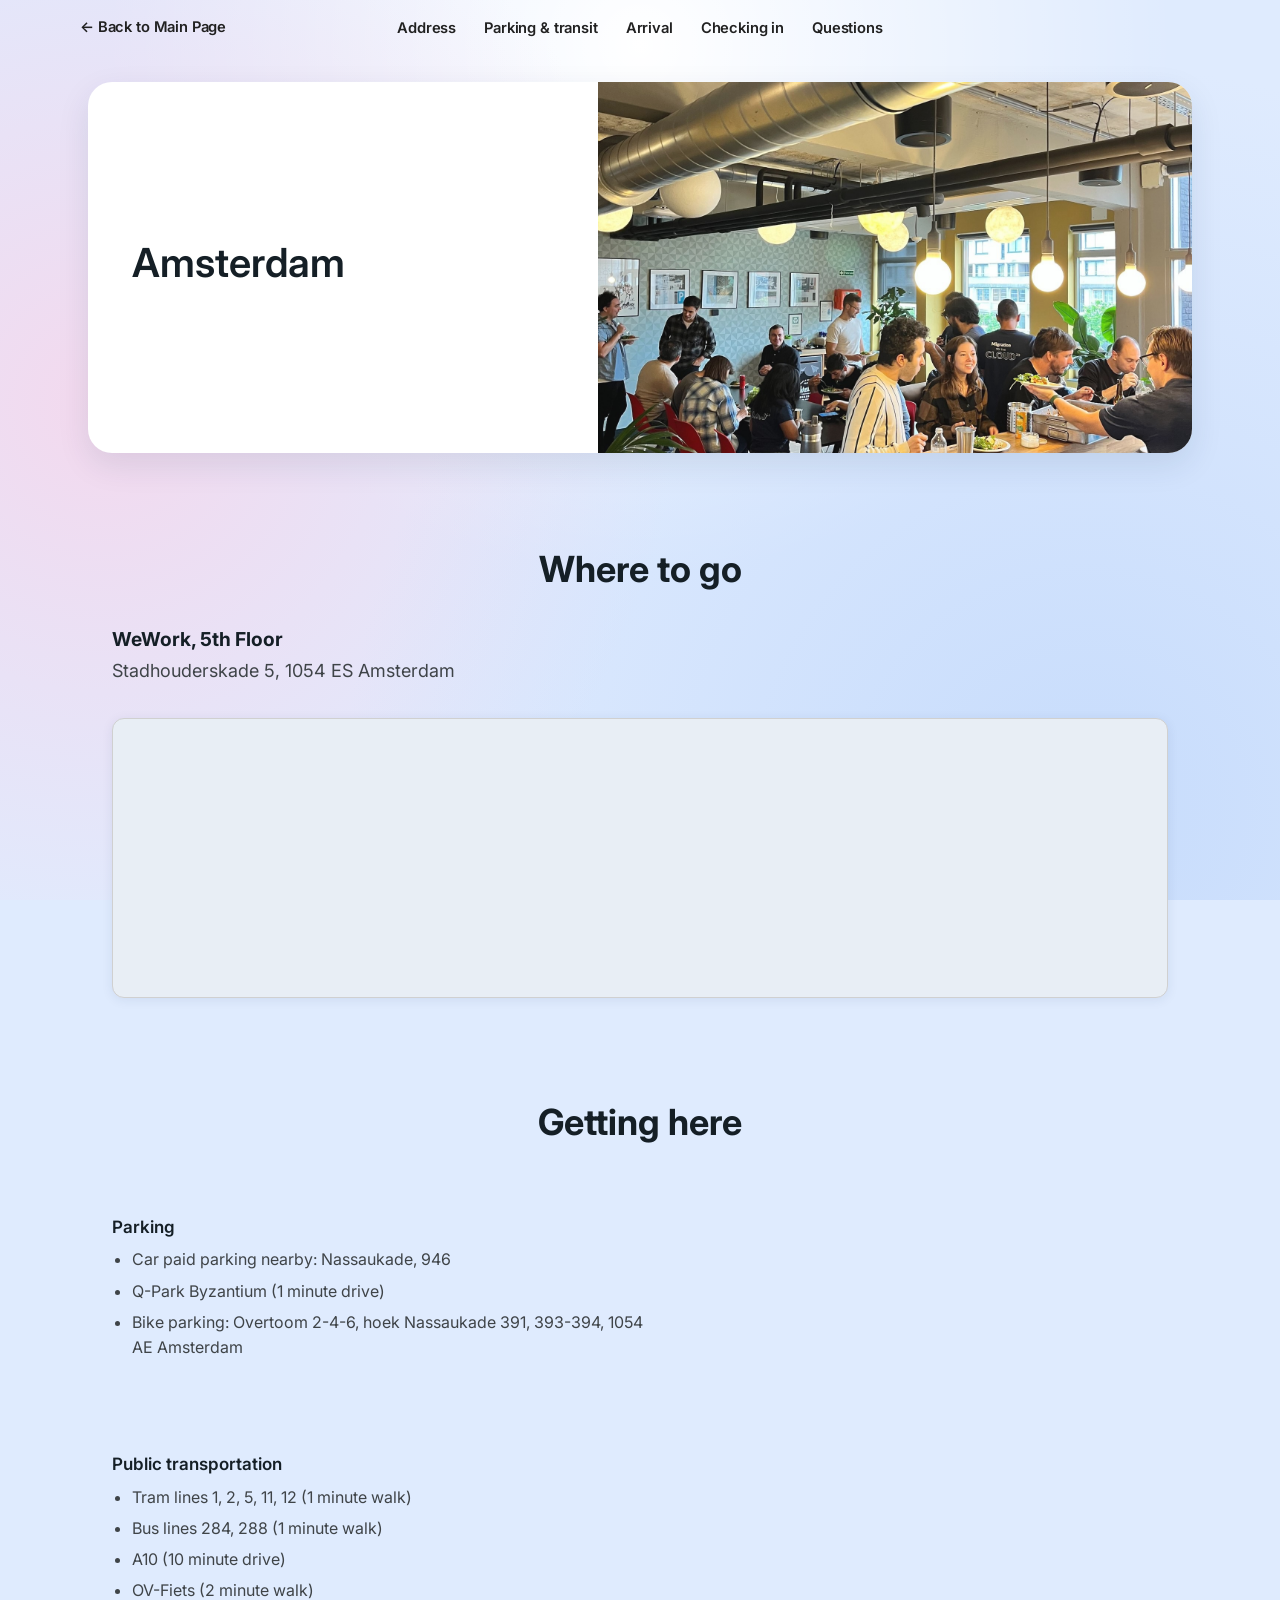
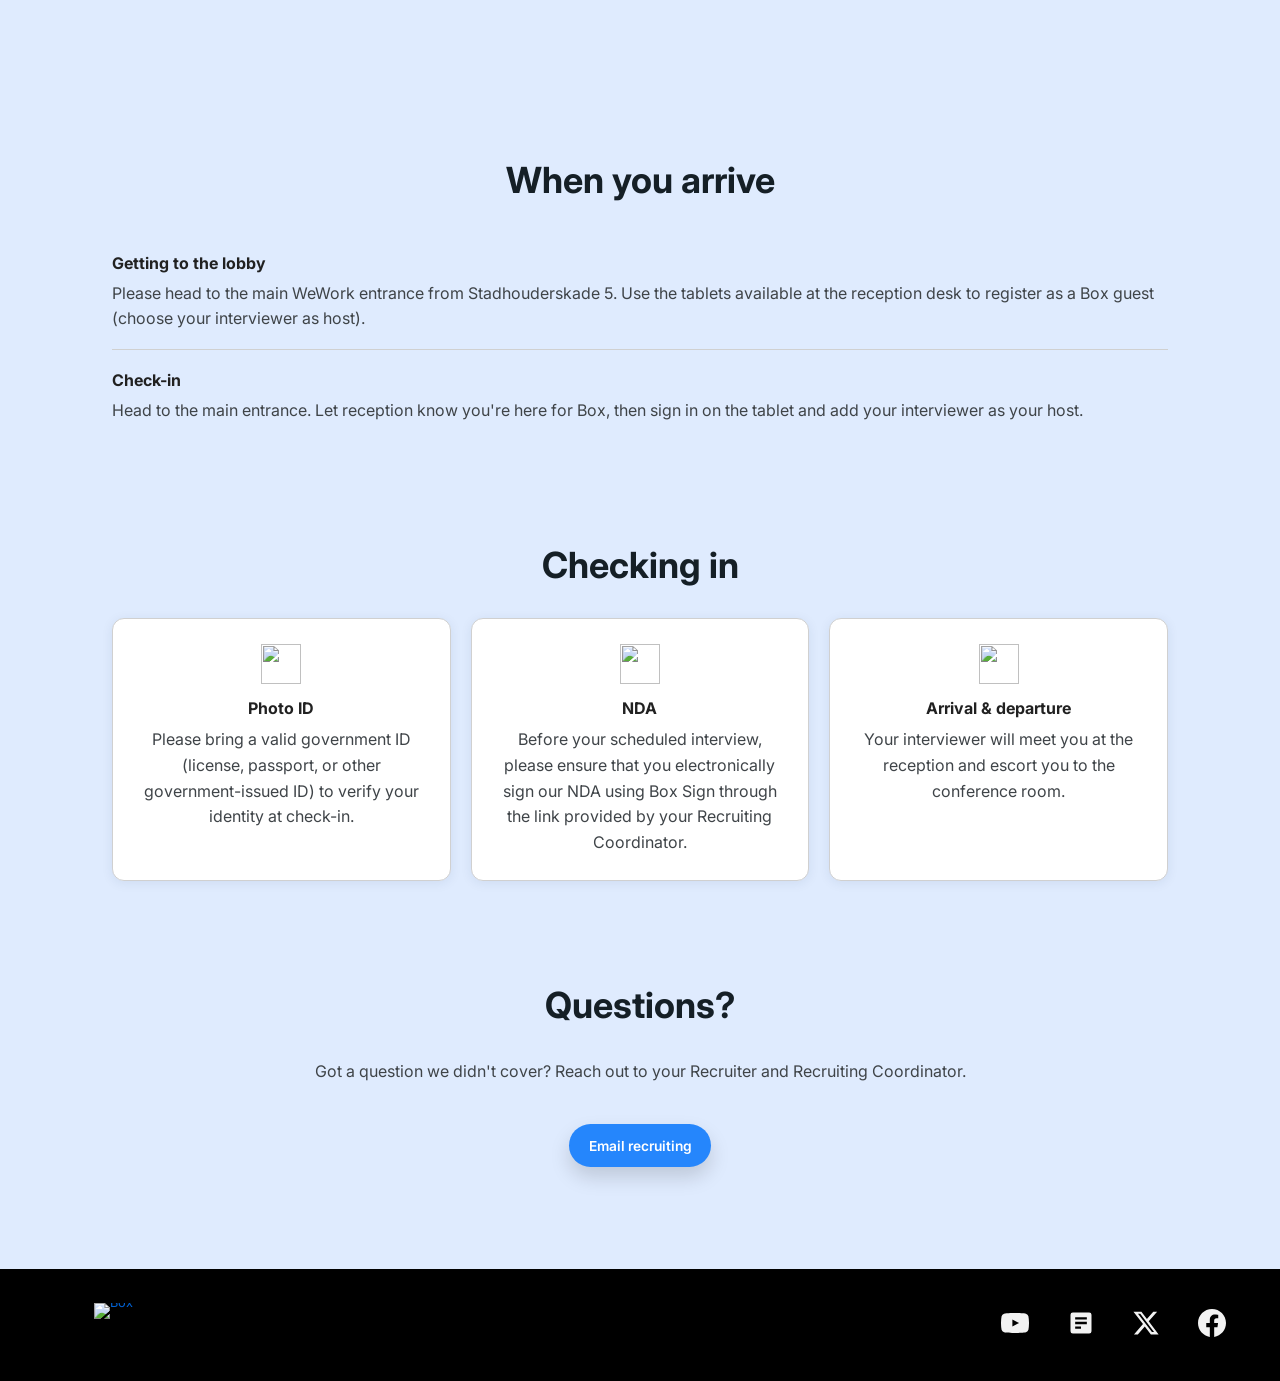
==== interview-prep-guide/locations/amsterdam.html @ 44708b68 "Amsterdam: remove Open in Google Maps link, keep the embedded map Co-Authored-By: Claude Sonnet 5 <n" ====
<!DOCTYPE html>
<html lang="en">
<head>
  <meta charset="UTF-8" />
  <meta name="viewport" content="width=device-width, initial-scale=1.0" />
  <meta name="robots" content="noindex, nofollow" />
  <title>Amsterdam — Interview Day Guide</title>
  <link rel="stylesheet" href="../css/site.css" />
</head>
<body class="page-location page-amsterdam">

  <nav class="page-nav page-nav--location" aria-label="Location sections">
    <div class="page-nav-inner">
      <a class="back-link page-nav-back" href="../index.html">← Back to Main Page</a>
      <div class="page-nav-links">
      <a href="#address">Address</a>
      <a href="#transit">Parking & transit</a>
      <a href="#arrival">Arrival</a>
      <a href="#registration">Checking in</a>
      <a href="#contact">Questions</a>
      </div>
    </div>
  </nav>

  <header class="hero hero-single hero-xl">
    <div class="hero-inner">
      <div class="hero-text">
        <h1>Amsterdam</h1>
        <p class="lead"></p>
      </div>
      <div class="hero-graphic">
        <div class="hero-photo"><img src="../images/amsterdam/lunch.jpg" alt="Box Amsterdam employees having lunch together in the office kitchen" /></div>
      </div>
    </div>
  </header>

  <main>

    <section id="address" style="color: #212121">
      <h2>Where to go</h2>
      <div class="address-layout">
        <div class="address-card">
          <p class="address-line">
            <strong>WeWork, 5th Floor</strong><br>Stadhouderskade 5, 1054 ES Amsterdam
          </p>

        </div>
        <div class="address-map">
          <iframe
            title="Map to Amsterdam"
            src="https://maps.google.com/maps?q=Stadhouderskade+5+Amsterdam&amp;hl=en&amp;z=16&amp;output=embed"
            loading="lazy"
            referrerpolicy="no-referrer-when-downgrade"
            allowfullscreen
          ></iframe>
        </div>
      </div>
    </section>

    <section id="transit" style="color: #212121">
      <h2>Getting here</h2>
      <div class="steps">
        <div class="step step--text-only">
          <div>
            <div class="step-title">
              <h3>Parking</h3>
            </div>
            <div class="step-body">
              <ul><li>Car paid parking nearby: Nassaukade, 946</li><li>Q-Park Byzantium (1 minute drive)</li><li>Bike parking: Overtoom 2-4-6, hoek Nassaukade 391, 393-394, 1054 AE Amsterdam</li></ul>
            </div>
          </div>
          
        </div>
        <div class="step step--text-only">
          <div>
            <div class="step-title">
              <h3>Public transportation</h3>
            </div>
            <div class="step-body">
              <ul><li>Tram lines 1, 2, 5, 11, 12 (1 minute walk)</li><li>Bus lines 284, 288 (1 minute walk)</li><li>A10 (10 minute drive)</li><li>OV-Fiets (2 minute walk)</li></ul>
            </div>
          </div>
          
        </div>
      </div>
    </section>

    <section id="arrival" style="color: #212121">
      <h2>When you arrive</h2>
        <div class="info-block no-icon">
          
          <div>
            <h3>Getting to the lobby</h3>
            <p>Please head to the main WeWork entrance from Stadhouderskade 5. Use the tablets available at the reception desk to register as a Box guest (choose your interviewer as host).</p>
          </div>
        </div>
        <div class="info-block no-icon">
          
          <div>
            <h3>Check-in</h3>
            <p>Head to the main entrance. Let reception know you're here for Box, then sign in on the tablet and add your interviewer as your host.</p>
          </div>
        </div>
    </section>

    <section id="registration" style="color: #212121">
      <h2>Checking in</h2>
      <div class="tips-grid">
        <div class="card tip-card">
          <span class="tip-card-icon" aria-hidden="true"><img src="../images/redwood-city/icons/id-badge.png" alt="" /></span>
          <h3>Photo ID</h3>
          <div class="tip-body">Please bring a valid government ID (license, passport, or other government-issued ID) to verify your identity at check-in.</div>
        </div>
        <div class="card tip-card">
          <span class="tip-card-icon" aria-hidden="true"><img src="../images/redwood-city/icons/file-pencil.png" alt="" /></span>
          <h3>NDA</h3>
          <div class="tip-body">Before your scheduled interview, please ensure that you electronically sign our NDA using Box Sign through the link provided by your Recruiting Coordinator.</div>
        </div>
        <div class="card tip-card">
          <span class="tip-card-icon" aria-hidden="true"><img src="../images/redwood-city/icons/strategy.png" alt="" /></span>
          <h3>Arrival &amp; departure</h3>
          <div class="tip-body">Your interviewer will meet you at the reception and escort you to the conference room.</div>
        </div>
      </div>
    </section>

    <section id="contact" style="color: #212121">
      <h2>Questions?</h2>
      <p class="section-intro">
        Got a question we didn't cover? Reach out to your Recruiter and Recruiting Coordinator.
      </p>
      <a class="btn" href="mailto:rc@box.com">Email recruiting</a>
    </section>
  </main>

  <footer class="site-footer">
    <div class="site-footer-inner">
      <a class="site-footer-logo" href="https://www.box.com/" target="_blank" rel="noopener noreferrer">
        <img src="../images/footer/box-logo-white.svg" alt="Box" height="40" />
      </a>
      <ul class="site-footer-socials" aria-label="Follow Box">
        <li>
          <a href="https://www.youtube.com/user/box" target="_blank" rel="noopener noreferrer" aria-label="YouTube">
            <svg xmlns="http://www.w3.org/2000/svg" viewBox="0 0 24 24" fill="currentColor" aria-hidden="true"><path d="M23.5 6.2a3 3 0 0 0-2.1-2.1C19.5 3.5 12 3.5 12 3.5s-7.5 0-9.4.6A3 3 0 0 0 .5 6.2 31.5 31.5 0 0 0 0 12a31.5 31.5 0 0 0 .5 5.8 3 3 0 0 0 2.1 2.1c1.9.6 9.4.6 9.4.6s7.5 0 9.4-.6a3 3 0 0 0 2.1-2.1A31.5 31.5 0 0 0 24 12a31.5 31.5 0 0 0-.5-5.8zM9.75 15.02V8.98L15.5 12l-5.75 3.02z"/></svg>
          </a>
        </li>
        <li>
          <a href="https://blog.box.com/" target="_blank" rel="noopener noreferrer" aria-label="Box Blog">
            <svg xmlns="http://www.w3.org/2000/svg" viewBox="0 0 24 24" fill="currentColor" aria-hidden="true"><path d="M19 3H5a2 2 0 0 0-2 2v14a2 2 0 0 0 2 2h14a2 2 0 0 0 2-2V5a2 2 0 0 0-2-2zm-7 14H7v-2h5v2zm5-4H7v-2h10v2zm0-4H7V7h10v2z"/></svg>
          </a>
        </li>
        <li>
          <a href="https://twitter.com/BoxHQ" target="_blank" rel="noopener noreferrer" aria-label="X (Twitter)">
            <svg xmlns="http://www.w3.org/2000/svg" viewBox="0 0 24 24" fill="currentColor" aria-hidden="true"><path d="M18.244 2.25h3.308l-7.227 8.26 8.502 11.24H16.17l-5.214-6.817L4.99 21.75H1.68l7.73-8.835L1.254 2.25H8.08l4.713 6.231zm-1.161 17.52h1.833L7.084 4.126H5.117z"/></svg>
          </a>
        </li>
        <li>
          <a href="https://www.facebook.com/box" target="_blank" rel="noopener noreferrer" aria-label="Facebook">
            <svg xmlns="http://www.w3.org/2000/svg" viewBox="0 0 24 24" fill="currentColor" aria-hidden="true"><path d="M24 12.073c0-6.627-5.373-12-12-12s-12 5.373-12 12c0 5.99 4.388 10.954 10.125 11.854v-8.385H7.078v-3.47h3.047V9.43c0-3.007 1.792-4.669 4.533-4.669 1.312 0 2.686.235 2.686.235v2.953H15.83c-1.491 0-1.956.925-1.956 1.874v2.25h3.328l-.532 3.47h-2.796v8.385C19.612 23.027 24 18.062 24 12.073z"/></svg>
          </a>
        </li>
      </ul>
    </div>
  </footer>

  <script src="../js/nav-scroll.js" defer></script>
</body>
</html>
---- interview-prep-guide/css/site.css ----
/* ── Interview Prep Site — Box email branding ── */
@import url('https://fonts.googleapis.com/css2?family=Inter:ital,opsz,wght@0,14..32,100..900;1,14..32,100..900&display=swap');

:root {
  /* Primary blues (from branding deck) */
  --brand-primary: #0061D3;
  --brand-navy: #113053;
  --brand-slate: #4B6E98;
  --brand-blue-mid: #3F628A;
  --brand-blue-light: #91C2FD;
  --brand-blue-pale: #F0F7FF;

  /* Accent palette */
  --accent-cyan: #00AFF0;
  --accent-green: #24C17F;
  --accent-gold: #F4B219;
  --accent-coral: #EC3657;
  --accent-purple: #9F3DEC;
  --accent-magenta: #FC56FF;
  --accent-peach: #EBAF83;

  /* Neutrals */
  --bg: #FFFFFF;
  --card: #FFFFFF;
  --text: #191919;
  --muted: #3F4448;
  --body-text: #3F4448;
  --border: #D0D0D0;

  /* Semantic tints */
  --success-bg: #E8FAF3;
  --success-border: #24C17F;
  --success-text: #0D5C3E;
  --warn-bg: #FFF8E8;
  --warn-border: #F4B219;
  --warn-text: #6B4E0A;

  --radius: 12px;
  --shadow: 0 2px 12px rgba(17, 48, 83, 0.08);
  --max-width: 1000px;
  --side-media-height: 280px;
}

* { box-sizing: border-box; margin: 0; padding: 0; }

body {
  font-family: 'Inter', -apple-system, BlinkMacSystemFont, sans-serif;
  font-optical-sizing: auto;
  font-weight: 400;
  font-size: 16px;
  background:
    radial-gradient(circle at 85% 90%, #C7DCFC 0%, transparent 55%),
    radial-gradient(circle at 8% 45%, #F3D9EE 0%, transparent 45%),
    radial-gradient(circle at 50% 5%, #FFFFFF 0%, transparent 50%),
    #DFEBFE;
  background-attachment: fixed;
  color: var(--text);
  line-height: 1.6;
}

h1, h2, h3, .section-label, .site-bar .logo, .btn {
  font-weight: 600;
}

a { color: var(--brand-primary); text-decoration: none; }
a:hover { color: var(--brand-navy); }

/* ── Top bar ── */
.site-bar {
  background: transparent;
  border-bottom: 1px solid var(--border);
  padding: 0.65rem 1.5rem;
  font-size: 0.85rem;
}

.site-bar-inner {
  max-width: var(--max-width);
  margin: 0 auto;
  display: flex;
  justify-content: space-between;
  align-items: center;
  gap: 1rem;
}

.site-bar .logo { color: var(--text); }
.site-bar .logo span { color: var(--brand-primary); }

.back-link {
  font-weight: 600;
  display: inline-flex;
  align-items: center;
  gap: 0.35rem;
}

/* ── Hero ── */
.hero {
  background: linear-gradient(135deg, var(--brand-navy) 0%, var(--brand-slate) 45%, var(--brand-primary) 100%);
  color: #fff;
  padding: 3rem 1.5rem;
  position: relative;
  overflow: hidden;
}

/* Decorative color orbs */
.hero::before,
.hero::after {
  content: "";
  position: absolute;
  border-radius: 50%;
  filter: blur(60px);
  opacity: 0.35;
  pointer-events: none;
}

.hero::before {
  width: 280px;
  height: 280px;
  background: var(--accent-magenta);
  top: -80px;
  right: 10%;
}

.hero::after {
  width: 220px;
  height: 220px;
  background: var(--accent-cyan);
  bottom: -60px;
  left: 5%;
}

.hero-inner {
  max-width: var(--max-width);
  margin: 0 auto;
  display: grid;
  grid-template-columns: 1fr 1fr;
  gap: 2rem;
  align-items: center;
  position: relative;
  z-index: 1;
}

.hero.hero-single {
  background: transparent;
  color: var(--muted);
  max-width: var(--max-width);
  margin: 1.5rem auto 3rem;
  padding: 0 1.5rem;
  overflow: visible;
}

.hero.hero-single::before,
.hero.hero-single::after { display: none; }

.hero.hero-single .hero-inner {
  background: #fff;
  border-radius: 24px;
  box-shadow: 0 12px 32px rgba(17, 48, 83, 0.1);
  padding: 2.75rem 3rem;
  grid-template-columns: 0.85fr 1.15fr;
  gap: 2.5rem;
}

.hero.hero-single .hero-text h1 {
  font-size: 48px;
  font-weight: 700;
  line-height: 1.1;
  color: #151F26;
  margin-bottom: 0.6rem;
}

.hero.hero-single .lead {
  font-size: 16px;
  font-weight: 400;
  opacity: 1;
  color: var(--muted);
  max-width: 26rem;
}

.hero.hero-single .hero-photo {
  width: 100%;
  border-radius: 16px;
  aspect-ratio: 4 / 3;
  overflow: hidden;
}

.hero.hero-single .hero-photo:not(.photo-placeholder) {
  background: none;
  border: none;
  padding: 0;
  font-size: 0;
}

.hero.hero-single .hero-photo img {
  width: 100%;
  height: 100%;
  object-fit: cover;
  display: block;
}

/* Fixed-size hero card variant (exact px dimensions, photo fills its cell) */
.hero.hero-single.hero-xl {
  max-width: calc(1080px + 3rem);
}

.hero.hero-single.hero-xl .hero-inner {
  max-width: none;
  width: 100%;
  height: 371.2px;
  align-items: stretch;
  padding: 0;
  gap: 0;
  grid-template-columns: 0.9fr 1.1fr;
}

.hero.hero-single.hero-xl .hero-text {
  display: flex;
  flex-direction: column;
  justify-content: center;
  padding: 0 2.75rem;
}

.hero.hero-single.hero-xl .hero-text h1 {
  font-size: 40px;
  font-weight: 600;
}

.hero.hero-single.hero-xl .hero-graphic {
  display: block;
  height: 100%;
  padding: 0;
  overflow: hidden;
  border-radius: 0 24px 24px 0;
}

.hero.hero-single.hero-xl .hero-photo {
  width: 100%;
  height: 100%;
  max-width: none;
  max-height: none;
  aspect-ratio: auto;
  border-radius: 0;
}

@media (max-width: 720px) {
  .hero.hero-single.hero-xl .hero-inner { height: auto; align-items: normal; padding: 2rem; gap: 1.5rem; grid-template-columns: 1fr; }
  .hero.hero-single.hero-xl .hero-text { display: block; padding: 0; }
  .hero.hero-single.hero-xl .hero-graphic { border-radius: 0; }
  .hero.hero-single.hero-xl .hero-photo { aspect-ratio: 4 / 3; height: auto; border-radius: 16px; }
}

.hero-text .eyebrow {
  font-size: 0.78rem;
  font-weight: 600;
  letter-spacing: 0.1em;
  text-transform: uppercase;
  color: var(--accent-cyan);
  margin-bottom: 0.5rem;
}

.hero-text h1 {
  font-size: 64px;
  font-weight: 600;
  line-height: 1.1;
  margin-bottom: 0.85rem;
}

.hero-text .lead {
  font-size: 16px;
  opacity: 0.94;
  max-width: 32rem;
}

.hero-graphic {
  display: flex;
  align-items: center;
  justify-content: center;
}

.hero-graphic svg { width: 100%; max-width: 320px; height: auto; }

.hero-photo {
  border-radius: var(--radius);
  overflow: hidden;
  aspect-ratio: 16/10;
  background: rgba(255, 255, 255, 0.1);
  border: 1px solid rgba(255, 255, 255, 0.25);
  display: flex;
  align-items: center;
  justify-content: center;
  font-size: 0.9rem;
  opacity: 0.95;
}

/* ── Centered hero (main hub) ── */
.hero.hero-centered {
  background: transparent;
  color: var(--text);
  padding: 2.5rem 1.5rem 3rem;
  overflow: visible;
}

.hero.hero-centered::before,
.hero.hero-centered::after { display: none; }

.hero-centered .hero-inner {
  display: flex;
  flex-direction: column;
  align-items: center;
  text-align: center;
  gap: 1.5rem;
  max-width: 40rem;
}

.gradient-title {
  width: fit-content;
  max-width: 100%;
  margin: 0 auto;
  font-size: 64px;
  font-weight: 600;
  line-height: 1.3;
  padding-bottom: 0.1em;
  background: linear-gradient(90deg, #D2A24A 0%, #D67A93 25%, #B15FDB 50%, #6C6FE8 75%, #4FAEEB 100%);
  -webkit-background-clip: text;
  background-clip: text;
  color: transparent;
}

.hero-centered .lead {
  font-size: 1.25rem;
  color: var(--body-text);
  max-width: 40rem;
  text-wrap: balance;
}

.hero-image {
  width: 100%;
  max-width: 56rem;
  aspect-ratio: 16 / 9;
  margin-top: 0.5rem;
}

.video-embed {
  position: relative;
  border-radius: 16px;
  overflow: hidden;
  background: #000;
  box-shadow: var(--shadow);
}

.video-embed iframe {
  position: absolute;
  inset: 0;
  width: 100%;
  height: 100%;
  border: 0;
}

/* ── Nav ── */
:root {
  --nav-bg-opacity: 1;
  --nav-blur: 8px;
  --nav-gap: 1.75rem;
  --nav-font-size: 0.92rem;
  --nav-font-weight: 600;
  --nav-letter-spacing: -0.01em;
  --nav-padding-y: 1.05rem;
  --nav-text-color: #212121;
  --nav-hover-color: #0061D3;
  --nav-underline-height: 2px;
  --nav-underline-color: #0061D3;
  --nav-border-color: #D0D0D0;
}

.page-nav {
  position: sticky;
  top: 0;
  z-index: 100;
  background: transparent;
  border-bottom: 1px solid transparent;
  padding: 0 1.5rem;
  transition: background 0.2s ease, backdrop-filter 0.2s ease, border-color 0.2s ease;
}

.page-nav.scrolled {
  background: rgba(255, 255, 255, var(--nav-bg-opacity));
  -webkit-backdrop-filter: blur(var(--nav-blur));
  backdrop-filter: blur(var(--nav-blur));
}

.page-nav-inner {
  max-width: var(--max-width);
  margin: 0 auto;
  display: flex;
  flex-wrap: wrap;
  justify-content: center;
  gap: var(--nav-gap);
}

.page-nav a {
  position: relative;
  font-size: var(--nav-font-size);
  font-weight: var(--nav-font-weight);
  letter-spacing: var(--nav-letter-spacing);
  padding: var(--nav-padding-y) 0;
  color: var(--nav-text-color);
  transition: color 0.15s;
}

.page-nav a::after {
  content: '';
  position: absolute;
  left: 0;
  right: 0;
  bottom: 0;
  height: var(--nav-underline-height);
  background: var(--nav-underline-color);
  transform: scaleX(0);
  transform-origin: left;
  transition: transform 0.2s ease;
}

.page-nav a:hover {
  color: var(--nav-hover-color);
}

.page-nav a:hover::after {
  transform: scaleX(1);
}

.page-nav.minimal a::after {
  display: none;
}

/* Location pages — back link left, section links centered */
.page-location .page-nav-inner {
  position: relative;
  display: flex;
  align-items: center;
  justify-content: center;
  flex-wrap: wrap;
  gap: var(--nav-gap);
}

.page-location .page-nav-back {
  position: absolute;
  left: 0;
  top: 50%;
  transform: translateY(-50%);
  font-size: var(--nav-font-size);
  font-weight: var(--nav-font-weight);
  letter-spacing: var(--nav-letter-spacing);
  color: var(--nav-text-color);
  flex-shrink: 0;
  padding: var(--nav-padding-y) 0;
  z-index: 1;
  transition: color 0.15s;
}

.page-location .page-nav-links a::after,
.page-location .page-nav-back::after {
  display: none;
}

.page-location .page-nav-links {
  display: flex;
  flex-wrap: wrap;
  justify-content: center;
  align-items: center;
  gap: var(--nav-gap);
}

/* ── Main ── */
main {
  max-width: var(--max-width);
  margin: 0 auto;
  padding: 2rem 1.5rem 3rem;
}

section { margin-bottom: 6rem; scroll-margin-top: 4rem; }

.section-label {
  font-size: 0.72rem;
  font-weight: 600;
  letter-spacing: 0.08em;
  text-transform: uppercase;
  color: var(--brand-slate);
  margin-bottom: 0.3rem;
}

section h2 {
  font-size: clamp(1.75rem, 4.5vw, 2.25rem);
  font-weight: 700;
  color: #151F26;
  margin-bottom: 1.25rem;
}

.page-index section { margin-bottom: 6rem; }

.section-intro {
  color: var(--muted);
  margin-bottom: 1.25rem;
  max-width: 40rem;
}

#gettingHere .section-intro {
  max-width: none;
}


/* ── Cards & grids ── */
.card {
  background: var(--card);
  border: 1px solid var(--border);
  border-radius: var(--radius);
  padding: 1.25rem 1.4rem;
  box-shadow: var(--shadow);
}

/* ── Helpful links / Explore ── */
.links-grid {
  display: grid;
  grid-template-columns: repeat(auto-fill, minmax(260px, 1fr));
  gap: 1.25rem;
  align-items: stretch;
}

#links .resource-card {
  display: flex;
  flex-direction: column;
  justify-content: flex-start;
  align-items: center;
  text-align: center;
  height: 100%;
  color: inherit;
  text-decoration: none;
  transition: transform 0.15s ease, box-shadow 0.15s ease;
}

#links .resource-card:hover {
  transform: translateY(-2px);
  box-shadow: 0 8px 24px rgba(17, 48, 83, 0.12);
  color: inherit;
}

#links .resource-card h3 {
  color: #151F26;
}

#links .resource-card .tip-body p {
  margin-bottom: 0;
}

#links .resource-card .link-hint {
  display: none;
}

/* Legacy resource-card styles (unused on index Explore after tip-card migration) */
.resource-card {
  display: block;
  background: var(--card);
  border: 1px solid var(--border);
  border-radius: var(--radius);
  padding: 1.25rem 1.4rem;
  box-shadow: var(--shadow);
  color: var(--text);
  transition: transform 0.15s ease, box-shadow 0.15s ease;
}

.resource-card:hover {
  transform: translateY(-2px);
  box-shadow: 0 8px 24px rgba(17, 48, 83, 0.12);
}

.resource-icon {
  display: block;
  font-size: 1.5rem;
  margin-bottom: 0.6rem;
  color: var(--brand-primary);
}

.resource-icon svg,
.resource-icon img {
  height: 28px;
  width: auto;
  max-width: 100%;
  object-fit: contain;
}

.resource-icon img {
  border-radius: 6px;
}

.resource-card h3 { font-size: 0.98rem; font-weight: 600; margin-bottom: 0.3rem; color: var(--brand-navy); }
.resource-card p { font-size: 16px; color: var(--muted); margin-bottom: 0.6rem; }
.resource-card .link-hint { font-size: 0.82rem; font-weight: 600; color: #2586fc; }

/* ── About us ── */
.about-grid {
  display: grid;
  grid-template-columns: 1fr 1fr;
  gap: 2.5rem;
  align-items: center;
}

.about-grid .photo-placeholder {
  aspect-ratio: 4 / 3;
}

.about-photo {
  border-radius: 16px;
  overflow: hidden;
  aspect-ratio: 4 / 2.55;
  box-shadow: var(--shadow);
}

.about-photo img {
  display: block;
  width: 100%;
  height: 100%;
  object-fit: cover;
  object-position: center 58%;
}

.callout {
  border-radius: var(--radius);
  padding: 1.1rem 1.3rem;
  margin-bottom: 1.25rem;
  font-size: 0.93rem;
}

.callout-info {
  background: var(--brand-blue-pale);
  border: 1px solid var(--brand-blue-light);
  color: var(--brand-navy);
}

.callout-warn {
  background: var(--warn-bg);
  border-left: 4px solid var(--accent-gold);
  border-top: 1px solid var(--warn-border);
  border-right: 1px solid var(--warn-border);
  border-bottom: 1px solid var(--warn-border);
  color: var(--warn-text);
}

/* ── Prep checklist ── */
.prep-grid {
  display: grid;
  grid-template-columns: 1fr 1fr;
  gap: 2rem 3rem;
}

.prep-badge,
.step-num {
  display: flex;
  align-items: center;
  justify-content: center;
  border-radius: 50%;
  background: #151F26;
  color: #fff;
  font-weight: 700;
  line-height: 1;
  flex-shrink: 0;
  padding: 0;
}

.prep-badge {
  width: 26px;
  height: 26px;
  font-size: 0.78rem;
}

.prep-badge .badge-num,
.step-num .badge-num {
  display: block;
  transform: translate(0.06em, 0.1em);
}

.prep-step-header {
  display: flex;
  align-items: center;
  gap: 0.6rem;
  margin-bottom: 0.6rem;
}

.prep-step h3 { font-size: 1.0625rem; font-weight: 600; margin-bottom: 0; }
.prep-step-header h3 { margin-bottom: 0; }
.prep-step p, .prep-step .rich-body { font-size: 16px; color: var(--muted); }

/* ── Two-col tips ── */
.tips-grid {
  display: grid;
  grid-template-columns: repeat(auto-fill, minmax(260px, 1fr));
  gap: 1rem;
  align-items: start;
}

#registration .tips-grid,
section[id^="custom-"] .tips-grid {
  align-items: stretch;
}

.card.tip-card {
  display: flex;
  flex-direction: column;
  justify-content: flex-start;
  align-items: center;
  text-align: center;
}

#registration .card.tip-card,
section[id^="custom-"] .card.tip-card {
  height: 100%;
}

.tip-card h3 { font-size: 1rem; font-weight: 700; margin-bottom: 0.35rem; width: 100%; text-align: center; }
.tip-card p,
.tip-card .tip-body,
.tip-card .tip-body p {
  font-size: 16px;
  color: var(--muted);
  width: 100%;
  text-align: center;
}

.tip-card-note {
  margin-top: 0.5rem;
  font-size: 16px;
  color: var(--muted);
  width: 100%;
  text-align: center;
}

.tip-card-icon {
  display: flex;
  justify-content: center;
  margin-bottom: 0.75rem;
  line-height: 0;
  width: 100%;
}

.tip-card-icon img {
  width: 40px;
  height: 40px;
  object-fit: contain;
  display: block;
}

/* ── Photo placeholders ── */
.photo-placeholder {
  border-radius: 16px;
  background:
    radial-gradient(rgba(255, 255, 255, 0.35) 1px, transparent 1.5px) 0 0 / 6px 6px,
    linear-gradient(100deg, #F3D6D9 0%, #F6F0C9 45%, #0F8F82 100%);
}

.photo-placeholder--soft {
  background:
    radial-gradient(rgba(255, 255, 255, 0.6) 1px, transparent 1.5px) 0 0 / 5px 5px,
    linear-gradient(135deg, #F7D9E4 0%, #FBF3F6 60%, #FFFFFF 100%);
}

/* ── Locations photo grid ── */
.locations-photo-grid {
  display: grid;
  grid-template-columns: repeat(3, 1fr);
  gap: 1.5rem;
}

.location-item {
  display: block;
  color: inherit;
  text-decoration: none;
  text-align: center;
}

.location-item:hover,
.location-item:focus-visible {
  color: inherit;
}

.location-item h3 {
  font-size: 0.95rem;
  font-weight: 700;
  margin-top: 0.75rem;
}

.location-photo-card {
  display: block;
  background: var(--card);
  border: 1px solid var(--border);
  border-radius: var(--radius);
  box-shadow: var(--shadow);
  overflow: hidden;
  transition: transform 0.15s ease, box-shadow 0.15s ease;
}

.location-item:hover .location-photo-card,
.location-item:focus-visible .location-photo-card {
  transform: translateY(-2px);
  box-shadow: 0 8px 24px rgba(17, 48, 83, 0.12);
}

.location-photo-card .photo-placeholder {
  aspect-ratio: 4 / 3;
  border-radius: 0;
}

.location-photo-card img {
  width: 100%;
  aspect-ratio: 4 / 3;
  object-fit: cover;
  display: block;
}

/* ── Info blocks (location pages) ── */
.info-block {
  display: grid;
  grid-template-columns: 36px 1fr;
  gap: 0.85rem;
  padding: 1.1rem 0;
  border-bottom: 1px solid var(--border);
}

.info-block:last-child { border-bottom: none; }
.info-block.no-icon { grid-template-columns: 1fr; }

.info-block .info-icon { font-size: 1.25rem; line-height: 1.4; }
.info-block h3 { font-size: 1rem; font-weight: 700; margin-bottom: 0.25rem; }
.info-block p, .info-block ul { font-size: 16px; color: var(--muted); }
.info-block ul { margin: 0.35rem 0 0 1.1rem; }
.info-block li { margin-bottom: 0.25rem; }

.address-card {
  font-size: 18px;
  line-height: 1.7;
  color: var(--muted);
}

.address-card .address-line strong {
  font-size: 1.2rem;
  color: #151F26;
}

.address-card .address-note {
  margin-top: 0.85rem;
  font-size: 16px;
  color: var(--muted);
}

.address-card .address-note strong {
  font-size: 16px;
  font-weight: 700;
  color: inherit;
}

.address-card a { font-weight: 600; }

.address-layout {
  display: grid;
  grid-template-columns: 1fr 1fr;
  gap: 1.5rem;
  align-items: stretch;
}

.address-map {
  border-radius: var(--radius);
  overflow: hidden;
  box-shadow: var(--shadow);
  border: 1px solid var(--border);
  min-height: var(--side-media-height);
  height: var(--side-media-height);
  background: #e8eef5;
}

.address-map iframe {
  display: block;
  width: 100%;
  height: var(--side-media-height);
  min-height: var(--side-media-height);
  border: 0;
}

@media (max-width: 720px) {
  .address-layout { grid-template-columns: 1fr; }
}

.page-amsterdam .address-layout {
  grid-template-columns: 1fr;
}

.page-amsterdam .address-card {
  display: flex;
  justify-content: space-between;
  align-items: flex-start;
  flex-wrap: wrap;
  gap: 1rem;
}

.page-amsterdam .address-card p[style*="margin-top"] {
  margin-top: 0 !important;
}

/* ── Numbered steps (location pages) ── */
.steps { display: flex; flex-direction: column; }

.step {
  display: grid;
  grid-template-columns: 1fr min(48%, calc((var(--max-width) - 3rem) / 2));
  gap: 1.5rem;
  align-items: start;
  padding: 2rem 0;
}

.step:first-child { padding-top: 0; }
.step:last-child { padding-bottom: 0; }

.step.step--text-only {
  grid-template-columns: 1fr;
}

.step-title {
  display: flex;
  align-items: center;
  gap: 0.6rem;
  margin-bottom: 0.75rem;
}

.step-num {
  width: 1.85rem;
  height: 1.85rem;
  font-size: 1.2rem;
}

.step-title h3 {
  font-size: 1.2rem;
  font-weight: 700;
  color: #151F26;
  line-height: 1.3;
}

.step-body p {
  font-size: 16px;
  font-weight: 400;
  color: var(--muted);
  margin-bottom: 0.75rem;
}

.step-body p:last-child { margin-bottom: 0; }

.step-body ul {
  list-style: disc;
  margin: 0.35rem 0 0.75rem 1.25rem;
  padding: 0;
}

.step-body li { font-size: 16px; color: var(--muted); margin-bottom: 0.35rem; }
.step-body li:last-child { margin-bottom: 0; }

.step-photo {
  border-radius: var(--radius);
  width: 100%;
  height: var(--side-media-height);
  overflow: hidden;
  box-shadow: var(--shadow);
  border: 1px solid var(--border);
}

.step-photo img {
  width: 100%;
  height: 100%;
  object-fit: cover;
  display: block;
}

@media (max-width: 720px) {
  .step { grid-template-columns: 1fr; }
}

/* ── FAQ ── */
.faq-plain { display: flex; flex-direction: column; gap: 0.75rem; }

.faq-item { border-bottom: 1px solid var(--border); padding-bottom: 0.75rem; }

.faq-item summary {
  display: flex;
  align-items: center;
  justify-content: space-between;
  gap: 1rem;
  list-style: none;
  cursor: pointer;
  font-size: 1rem;
  font-weight: 700;
  padding: 0.5rem 0;
}

.faq-item summary::-webkit-details-marker { display: none; }

.faq-item summary::after {
  content: '+';
  flex-shrink: 0;
  font-size: 1.3rem;
  font-weight: 400;
  color: var(--muted);
  transition: transform 0.2s ease;
}

.faq-item[open] summary::after { transform: rotate(45deg); }

.faq-item p { font-size: 16px; color: var(--muted); margin-top: 0.4rem; }

/* ── Contact ── */
section#contact {
  text-align: center;
  margin-bottom: 4rem;
}

section#contact .section-intro {
  max-width: none;
  margin-left: auto;
  margin-right: auto;
}

@media (min-width: 721px) {
  section#contact .section-intro {
    white-space: nowrap;
  }
}

section#contact .btn {
  display: inline-flex;
  margin-top: 1.25rem;
}

#welcome .btn {
  margin-top: 1.25rem;
}

.contact-bar {
  background: var(--card);
  border: 1px solid var(--border);
  border-radius: var(--radius);
  padding: 1.25rem 1.4rem;
  display: flex;
  flex-wrap: wrap;
  align-items: center;
  justify-content: space-between;
  gap: 1rem;
}

.contact-bar p { font-size: 16px; color: var(--muted); }
.contact-bar strong { color: var(--text); }

.btn {
  display: inline-flex;
  align-items: center;
  padding: 0.55rem 1rem;
  background: #2586fc;
  color: #fff !important;
  font-size: 0.86rem;
  font-weight: 600;
  border-radius: 999px;
  box-shadow: 0 10px 20px rgba(0, 0, 0, 0.15);
  transition: background 0.15s, box-shadow 0.15s;
}

.btn:hover { background: #1859DE; }

footer {
  text-align: center;
  padding: 2rem 1.5rem;
  font-size: 0.8rem;
  color: var(--muted);
  border-top: 1px solid var(--border);
  background: var(--card);
}

.site-footer {
  background: #000;
  border-top: none;
  color: #fff;
  padding: 2rem 0.25rem 2.25rem 2rem;
}

.site-footer-inner {
  max-width: var(--max-width);
  margin: 0 auto;
  display: flex;
  flex-direction: row;
  align-items: center;
  justify-content: space-between;
  gap: 1.5rem;
}

.site-footer-logo {
  display: inline-flex;
  line-height: 0;
  flex-shrink: 0;
}

.site-footer-logo img {
  display: block;
  width: auto;
  height: 40px;
}

.site-footer-socials {
  display: flex;
  flex-wrap: wrap;
  align-items: center;
  justify-content: flex-end;
  gap: 1.35rem;
  list-style: none;
  margin: 0 -1.25rem 0 0;
  padding: 0;
  flex-shrink: 0;
}

.site-footer-socials a {
  display: inline-flex;
  align-items: center;
  justify-content: center;
  width: 2.75rem;
  height: 2.75rem;
  color: #fff;
  opacity: 0.95;
  transition: opacity 0.15s;
}

.site-footer-socials a:hover {
  opacity: 1;
}

.site-footer-socials svg {
  width: 1.75rem;
  height: 1.75rem;
}

.subsection-title {
  font-size: 0.95rem;
  font-weight: 600;
  color: var(--brand-navy);
  margin: 1rem 0 0.5rem;
}

.subsection-title:first-child { margin-top: 0; }

@media (max-width: 720px) {
  .hero-inner,
  .hero.hero-single .hero-inner { grid-template-columns: 1fr; }
  .hero.hero-single { padding: 0 1.25rem; margin-top: 1rem; }
  .hero.hero-single .hero-inner { padding: 2rem; }
  .hero-graphic { display: none; }
  .hero { padding: 2rem 1.25rem; }
  main { padding: 1.5rem 1.25rem 2rem; }
  .site-bar { padding: 0.65rem 1rem; }
  .site-bar-inner {
    flex-direction: column;
    align-items: flex-start;
    gap: 0.25rem;
  }
  .page-nav { padding: 0.6rem 1rem; }
  .page-nav-inner { gap: 0.2rem; }
  .page-nav a { font-size: 0.8rem; padding: 0.35rem 0.55rem; }
  .page-location .page-nav-back {
    position: static;
    transform: none;
    margin-bottom: 0.15rem;
  }
  .page-location .page-nav-links {
    gap: 0.2rem;
  }
  .tips-grid { grid-template-columns: 1fr; }
  .links-grid { grid-template-columns: 1fr; }
  .contact-bar { flex-direction: column; align-items: flex-start; }
  .contact-bar .btn { width: 100%; justify-content: center; }
  .about-grid,
  .prep-grid,
  .locations-photo-grid { grid-template-columns: 1fr; }
}

/* ── Location pages — roomier layout (Redwood City template) ── */
.page-location {
  --max-width: 1120px;
}

.page-location .hero.hero-single.hero-xl {
  max-width: calc(var(--max-width) + 3rem);
}

.page-location .hero.hero-single.hero-xl .hero-inner {
  gap: 2.5rem;
  grid-template-columns: 1fr 594px;
}

.page-location .step {
  padding: 2.5rem 0;
  gap: 2.5rem;
  grid-template-columns: 1fr min(48%, 476px);
}

.page-location .step-title {
  gap: 0.6rem;
  margin-bottom: 0.6rem;
}

.page-location .step-num {
  width: 26px;
  height: 26px;
  font-size: 0.78rem;
}

.page-location .step-title h3 {
  font-size: 1.0625rem;
  font-weight: 600;
}

.page-location .page-nav {
  padding: 0 2rem;
}

.page-location .hero.hero-single {
  padding: 0 2rem;
}

.page-location main {
  padding: 2.5rem 2rem 2.35rem;
}

.page-location .site-footer,
.page-index .site-footer {
  padding: 2rem 0.25rem 2.25rem 2rem;
}

@media (max-width: 720px) {
  .site-footer-inner {
    flex-direction: row;
    align-items: center;
  }

  .site-footer-logo img {
    height: 32px;
  }

  .site-footer-socials {
    gap: 0.75rem;
    margin-right: -0.75rem;
  }

  .site-footer-socials a {
    width: 2.35rem;
    height: 2.35rem;
  }

  .site-footer-socials svg {
    width: 1.45rem;
    height: 1.45rem;
  }
}

.page-location .card {
  padding: 1.55rem 1.75rem;
}

.page-location .address-layout {
  gap: 2rem;
}

.page-location .tips-grid {
  gap: 1.25rem;
}

.page-location .btn {
  padding: 0.65rem 1.2rem;
}

.page-location section h2 {
  margin-bottom: 1.5rem;
}

.page-amsterdam section h2 {
  text-align: center;
}

/* ── Index — match Redwood City copy/layout rhythm ── */
.page-index {
  --max-width: 1120px;
}

.page-index .about-grid {
  gap: 3.5rem;
}

.page-index .page-nav {
  padding: 0 2rem;
}

.page-index .hero.hero-centered {
  padding: 2.5rem 2rem 3rem;
}

.page-index main {
  padding: 2.5rem 2rem 2.35rem;
}

.page-index .card {
  padding: 1.55rem 1.75rem;
}

.page-index .tips-grid,
.page-index .links-grid {
  gap: 1.25rem;
}

.page-index .btn {
  padding: 0.65rem 1.2rem;
}

.page-index section h2 {
  margin-bottom: 1.5rem;
}

.page-index .section-intro,
.page-index .prep-step p,
.page-index .prep-step .rich-body,
.page-index .faq-item p {
  font-size: 16px;
  color: var(--body-text);
}
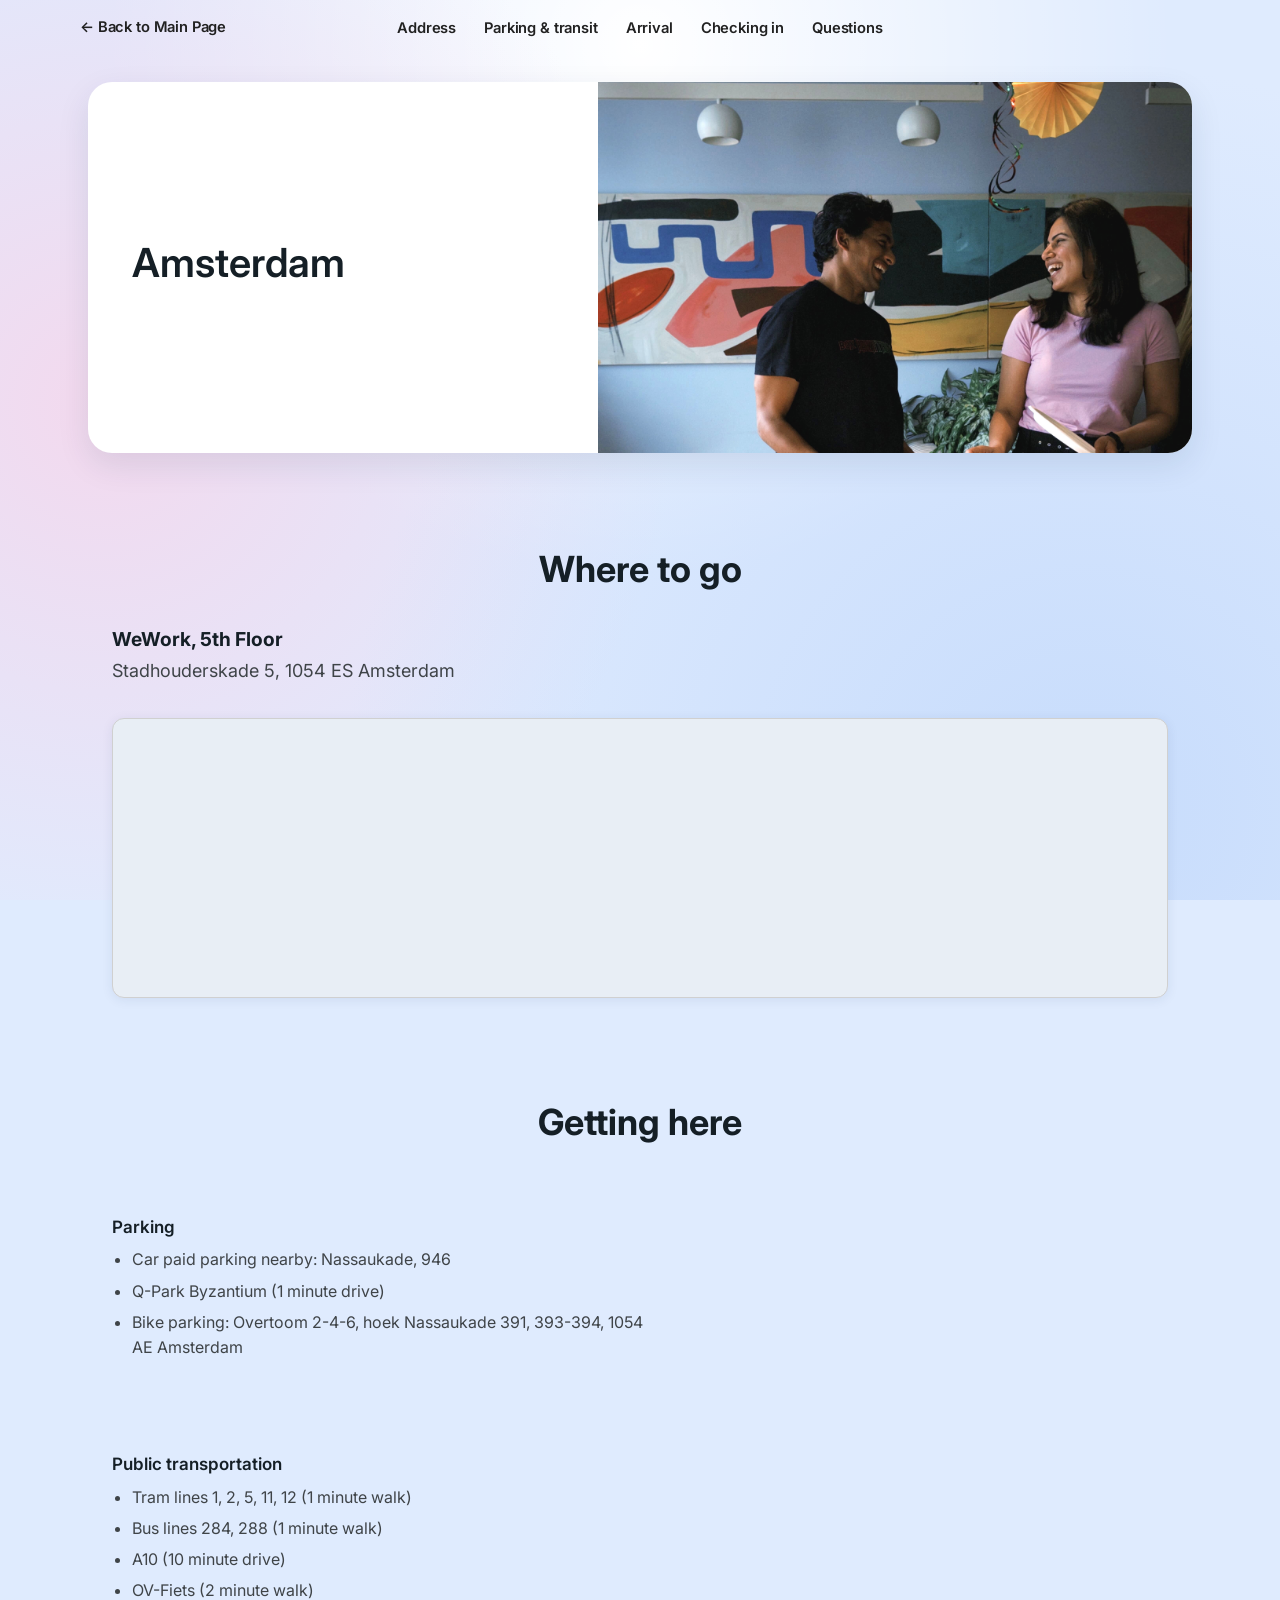
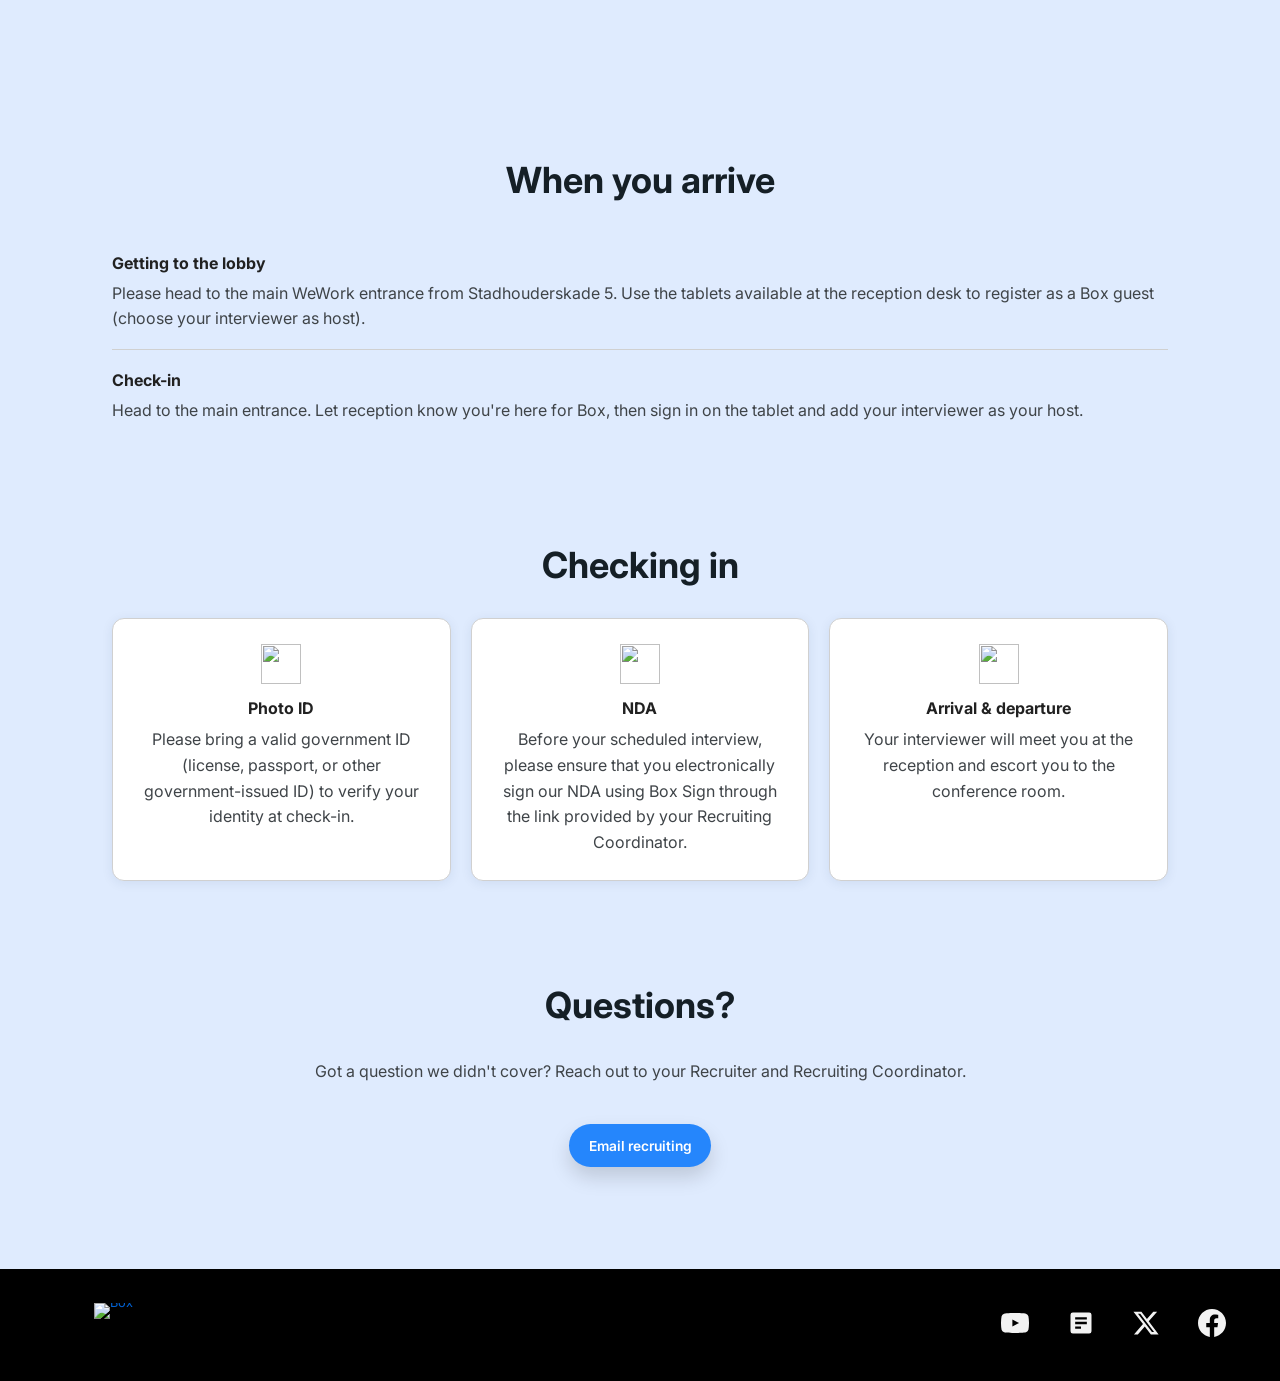
==== commit ed89a4c6: "Amsterdam: use pizza party photo for hero and hub card thumbnail Cropped to center the laughing pair" ====
--- a/interview-prep-guide/locations/amsterdam.html
+++ b/interview-prep-guide/locations/amsterdam.html
@@ -29,7 +29,7 @@
         <p class="lead"></p>
       </div>
       <div class="hero-graphic">
-        <div class="hero-photo"><img src="../images/amsterdam/lunch.jpg" alt="Box Amsterdam employees having lunch together in the office kitchen" /></div>
+        <div class="hero-photo"><img src="../images/amsterdam/pizza-laughing.jpg" alt="Box Amsterdam employees laughing together at a pizza party" /></div>
       </div>
     </div>
   </header>
--- a/interview-prep-guide/css/site.css
+++ b/interview-prep-guide/css/site.css
@@ -858,7 +858,7 @@
 
 .address-layout {
   display: grid;
-  grid-template-columns: 1fr 1fr;
+  grid-template-columns: 1fr;
   gap: 1.5rem;
   align-items: stretch;
 }
@@ -879,26 +879,6 @@
   height: var(--side-media-height);
   min-height: var(--side-media-height);
   border: 0;
-}
-
-@media (max-width: 720px) {
-  .address-layout { grid-template-columns: 1fr; }
-}
-
-.page-amsterdam .address-layout {
-  grid-template-columns: 1fr;
-}
-
-.page-amsterdam .address-card {
-  display: flex;
-  justify-content: space-between;
-  align-items: flex-start;
-  flex-wrap: wrap;
-  gap: 1rem;
-}
-
-.page-amsterdam .address-card p[style*="margin-top"] {
-  margin-top: 0 !important;
 }
 
 /* ── Numbered steps (location pages) ── */
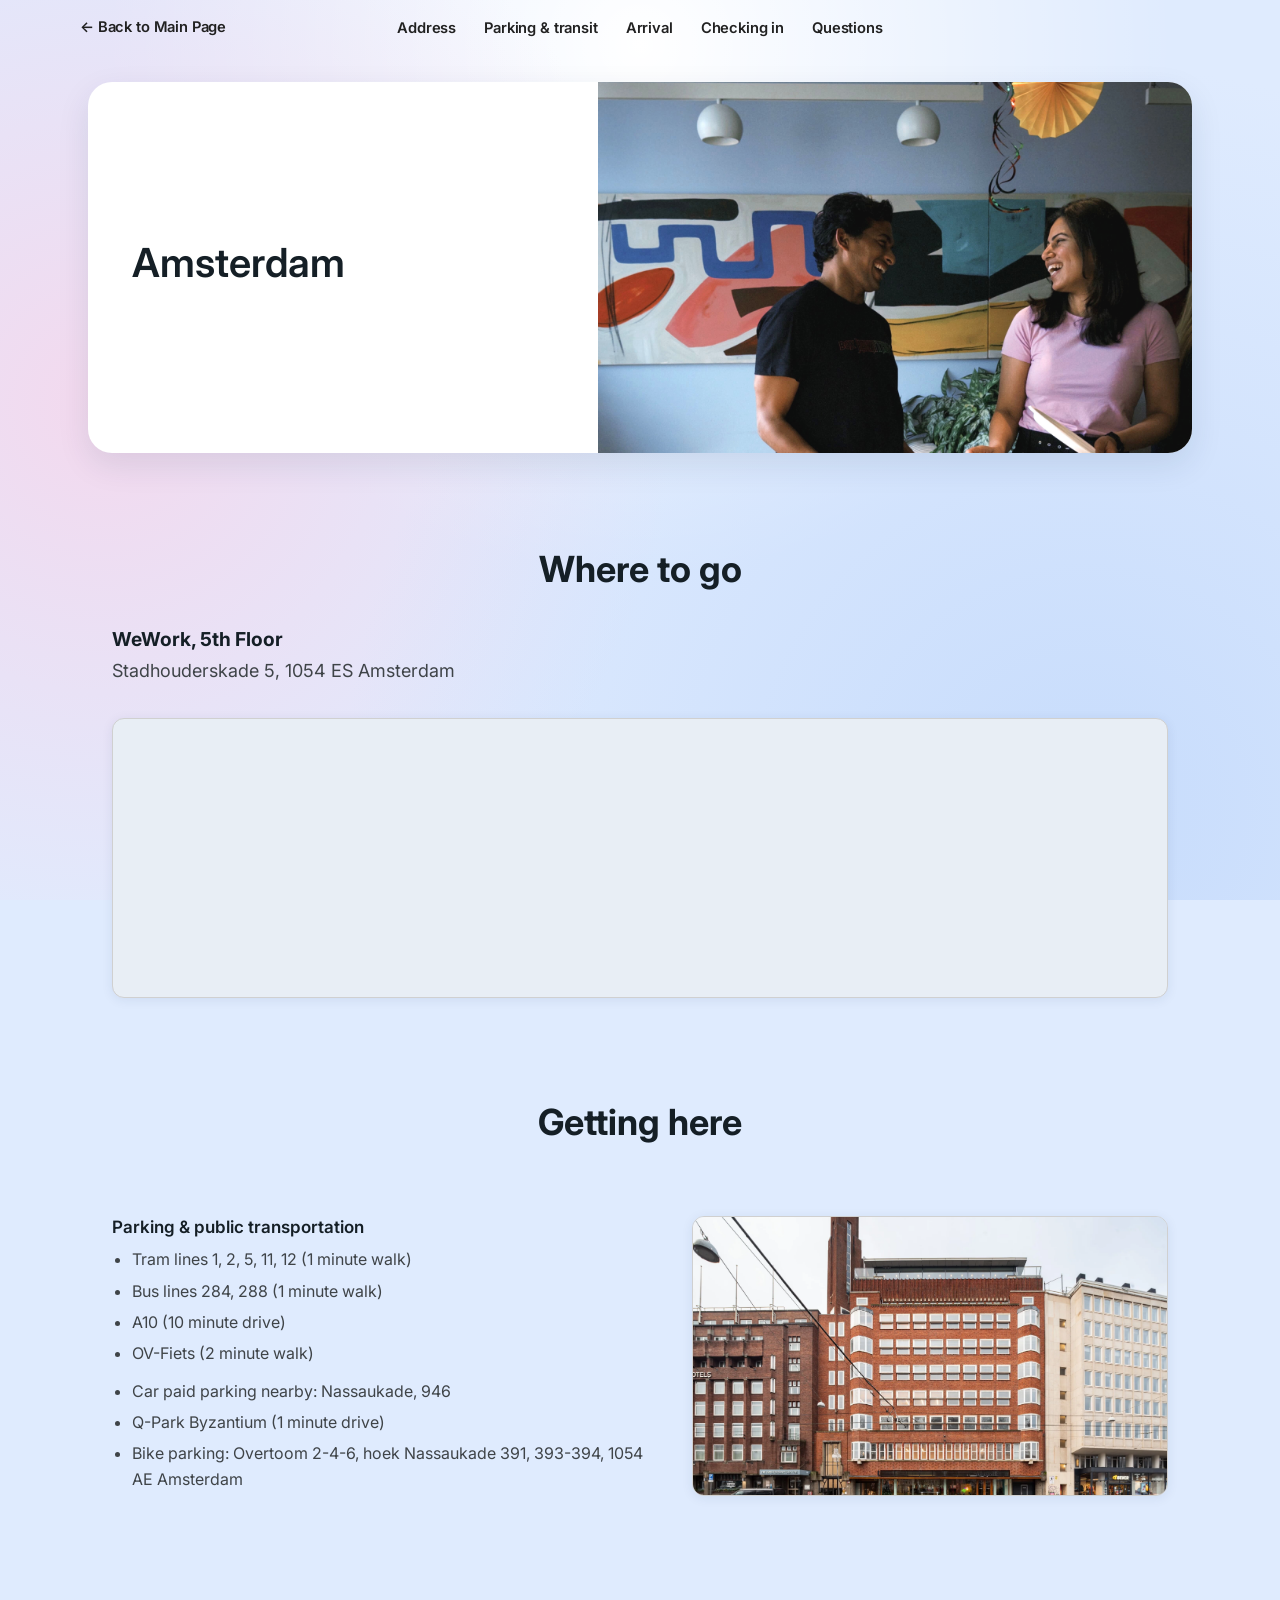
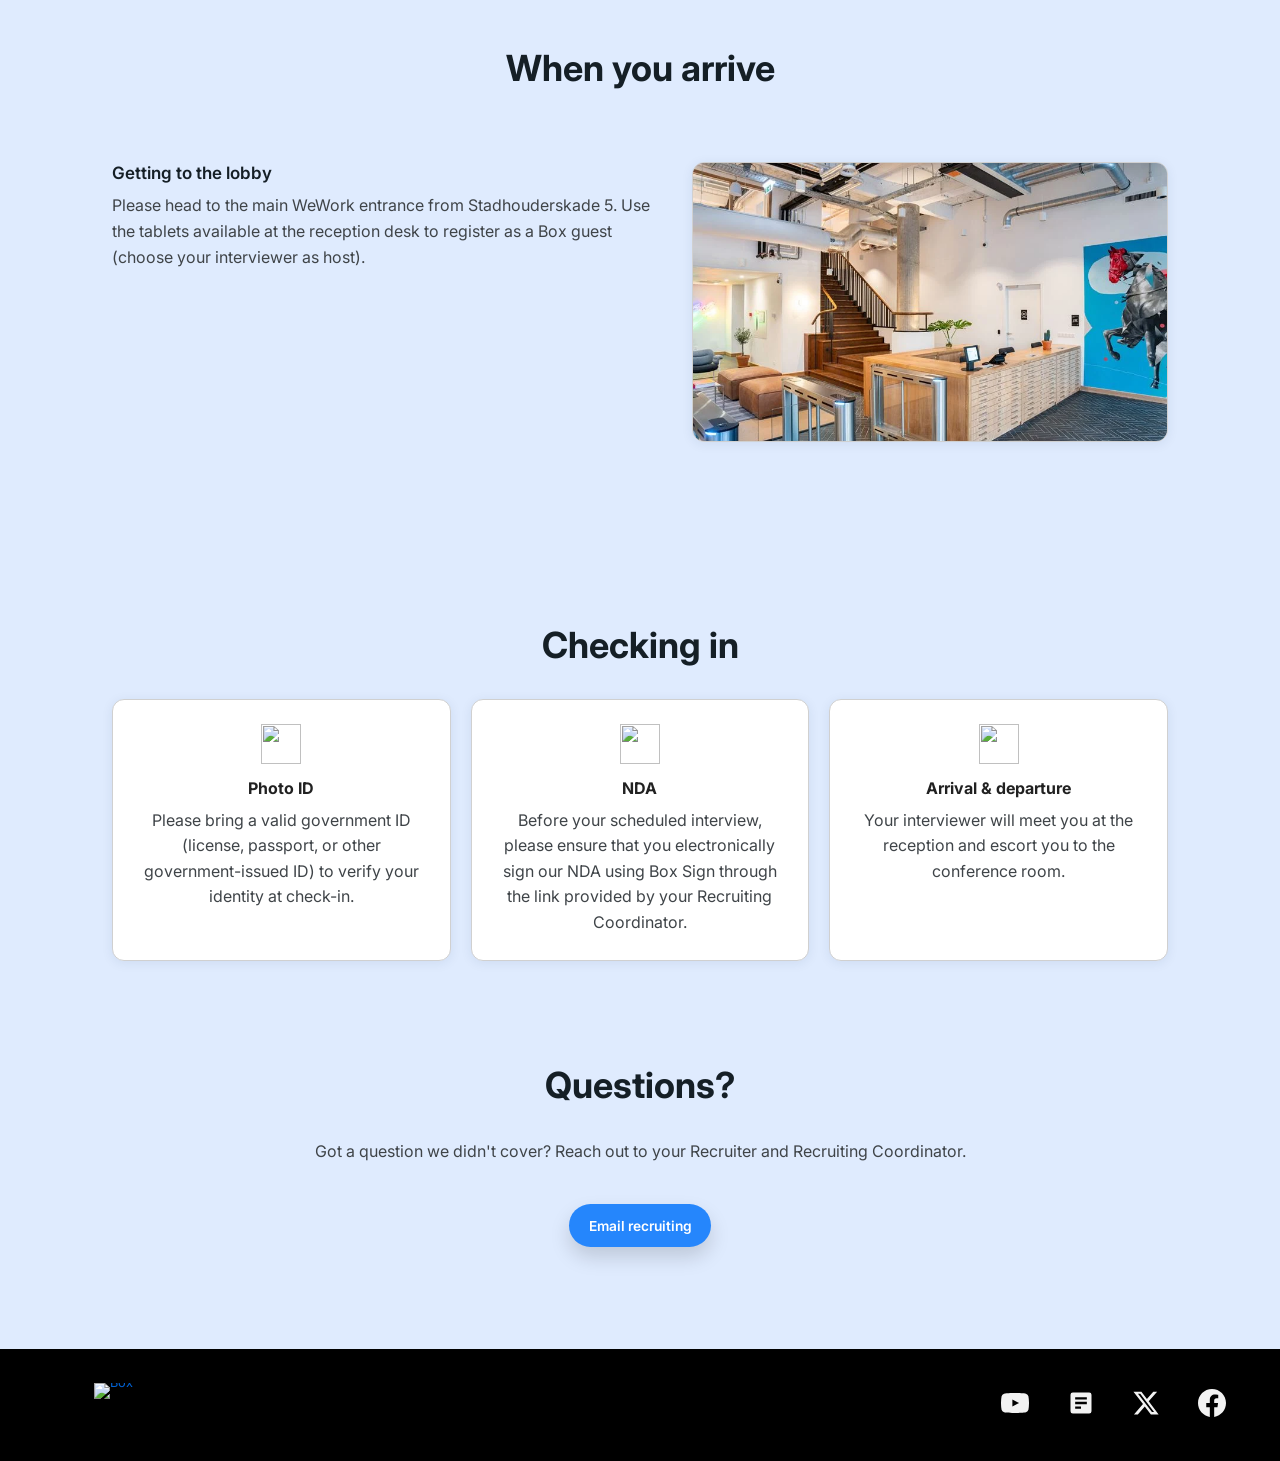
==== commit 79947ed2: "Amsterdam: merge Parking and Public transportation into one block Combined into a single "Parking & " ====
--- a/interview-prep-guide/locations/amsterdam.html
+++ b/interview-prep-guide/locations/amsterdam.html
@@ -60,45 +60,40 @@
     <section id="transit" style="color: #212121">
       <h2>Getting here</h2>
       <div class="steps">
-        <div class="step step--text-only">
+        <div class="step">
           <div>
             <div class="step-title">
-              <h3>Parking</h3>
-            </div>
-            <div class="step-body">
-              <ul><li>Car paid parking nearby: Nassaukade, 946</li><li>Q-Park Byzantium (1 minute drive)</li><li>Bike parking: Overtoom 2-4-6, hoek Nassaukade 391, 393-394, 1054 AE Amsterdam</li></ul>
-            </div>
-          </div>
-          
-        </div>
-        <div class="step step--text-only">
-          <div>
-            <div class="step-title">
-              <h3>Public transportation</h3>
+              <h3>Parking &amp; public transportation</h3>
             </div>
             <div class="step-body">
               <ul><li>Tram lines 1, 2, 5, 11, 12 (1 minute walk)</li><li>Bus lines 284, 288 (1 minute walk)</li><li>A10 (10 minute drive)</li><li>OV-Fiets (2 minute walk)</li></ul>
+            <ul><li>Car paid parking nearby: Nassaukade, 946</li><li>Q-Park Byzantium (1 minute drive)</li><li>Bike parking: Overtoom 2-4-6, hoek Nassaukade 391, 393-394, 1054 AE Amsterdam</li></ul>
             </div>
           </div>
-          
+          <div class="step-photo"><img src="../images/amsterdam/office.webp" alt="Exterior of the Box Amsterdam WeWork office building" /></div>
         </div>
       </div>
     </section>
 
     <section id="arrival" style="color: #212121">
       <h2>When you arrive</h2>
-        <div class="info-block no-icon">
-          
+        <div class="step">
           <div>
-            <h3>Getting to the lobby</h3>
-            <p>Please head to the main WeWork entrance from Stadhouderskade 5. Use the tablets available at the reception desk to register as a Box guest (choose your interviewer as host).</p>
+            <div class="step-title">
+              
+              <h3>Getting to the lobby</h3>
+            </div>
+            <div class="step-body">
+              <p>Please head to the main WeWork entrance from Stadhouderskade 5. Use the tablets available at the reception desk to register as a Box guest (choose your interviewer as host).</p>
+            </div>
           </div>
+          <div class="step-photo"><img src="../images/amsterdam/reception.webp" alt="Reception desk and staircase in the Box Amsterdam office lobby" /></div>
         </div>
         <div class="info-block no-icon">
           
           <div>
-            <h3>Check-in</h3>
-            <p>Head to the main entrance. Let reception know you're here for Box, then sign in on the tablet and add your interviewer as your host.</p>
+            <h3></h3>
+            
           </div>
         </div>
     </section>
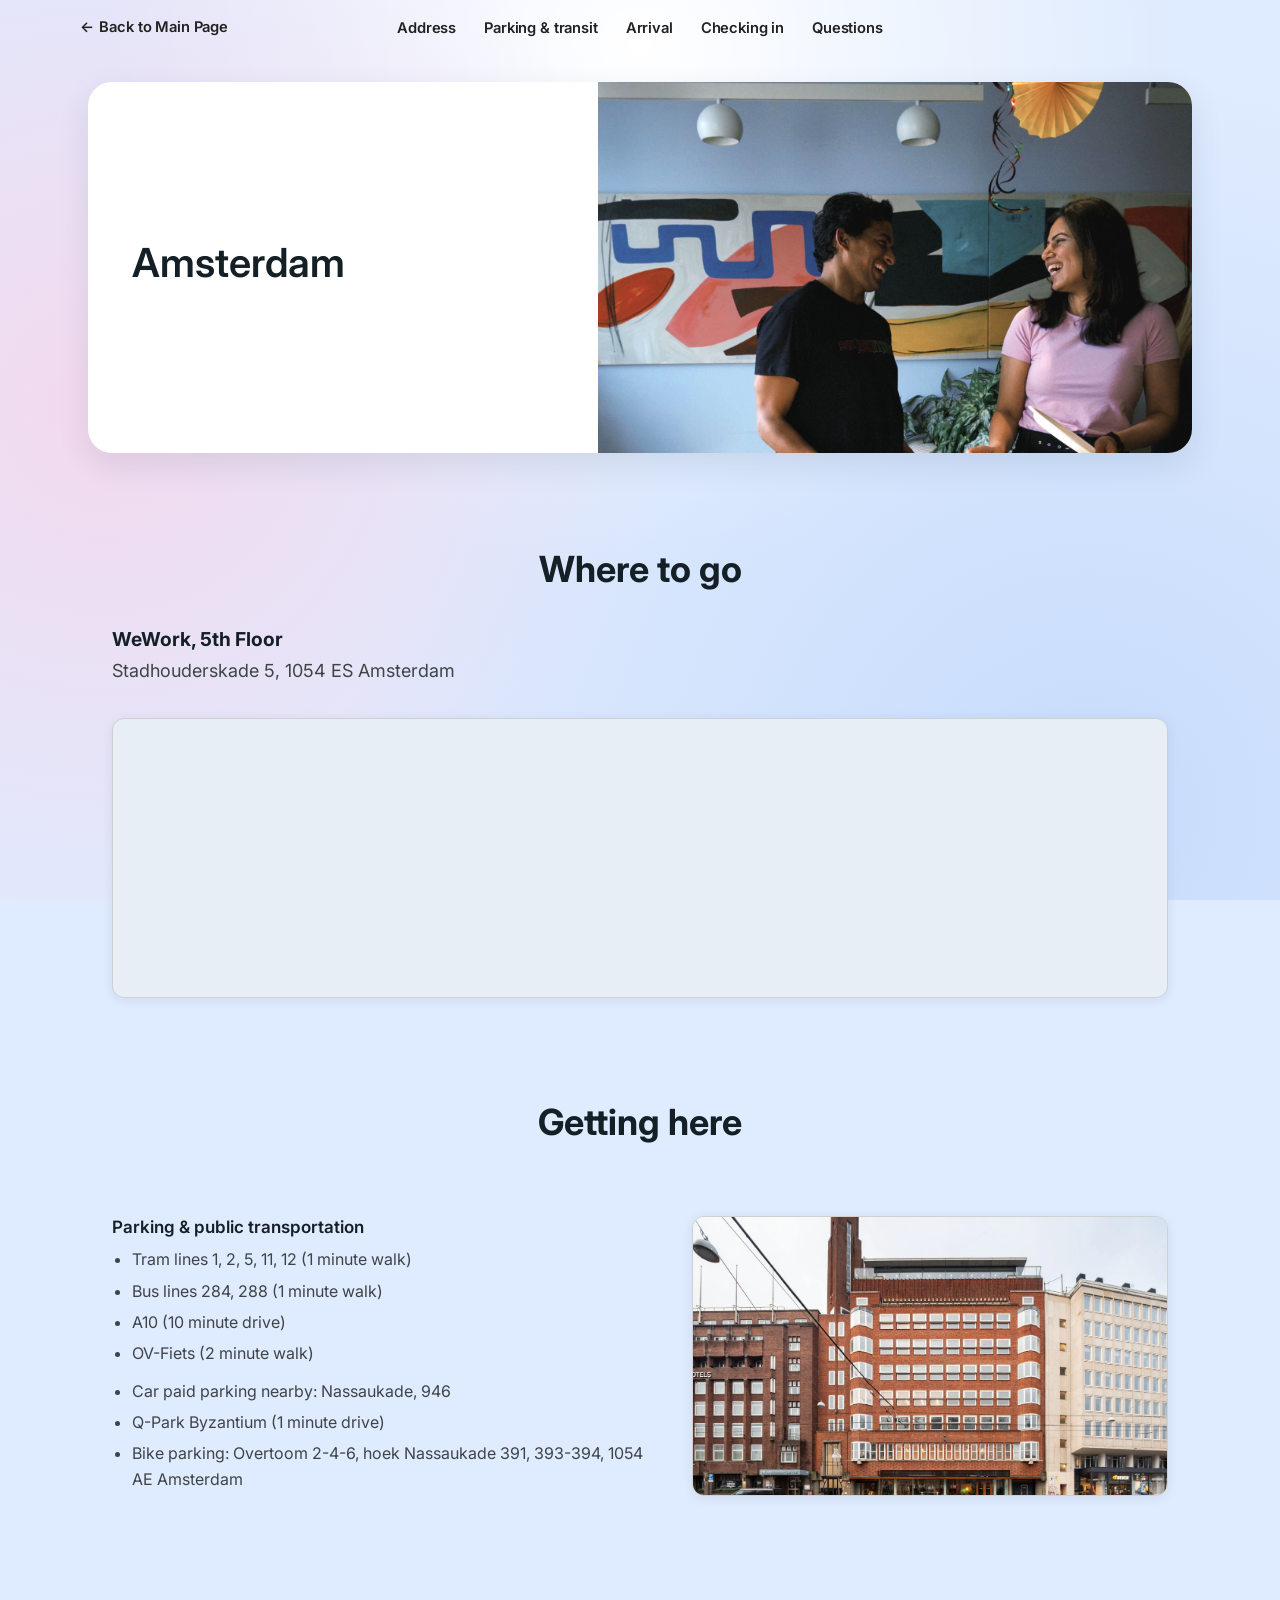
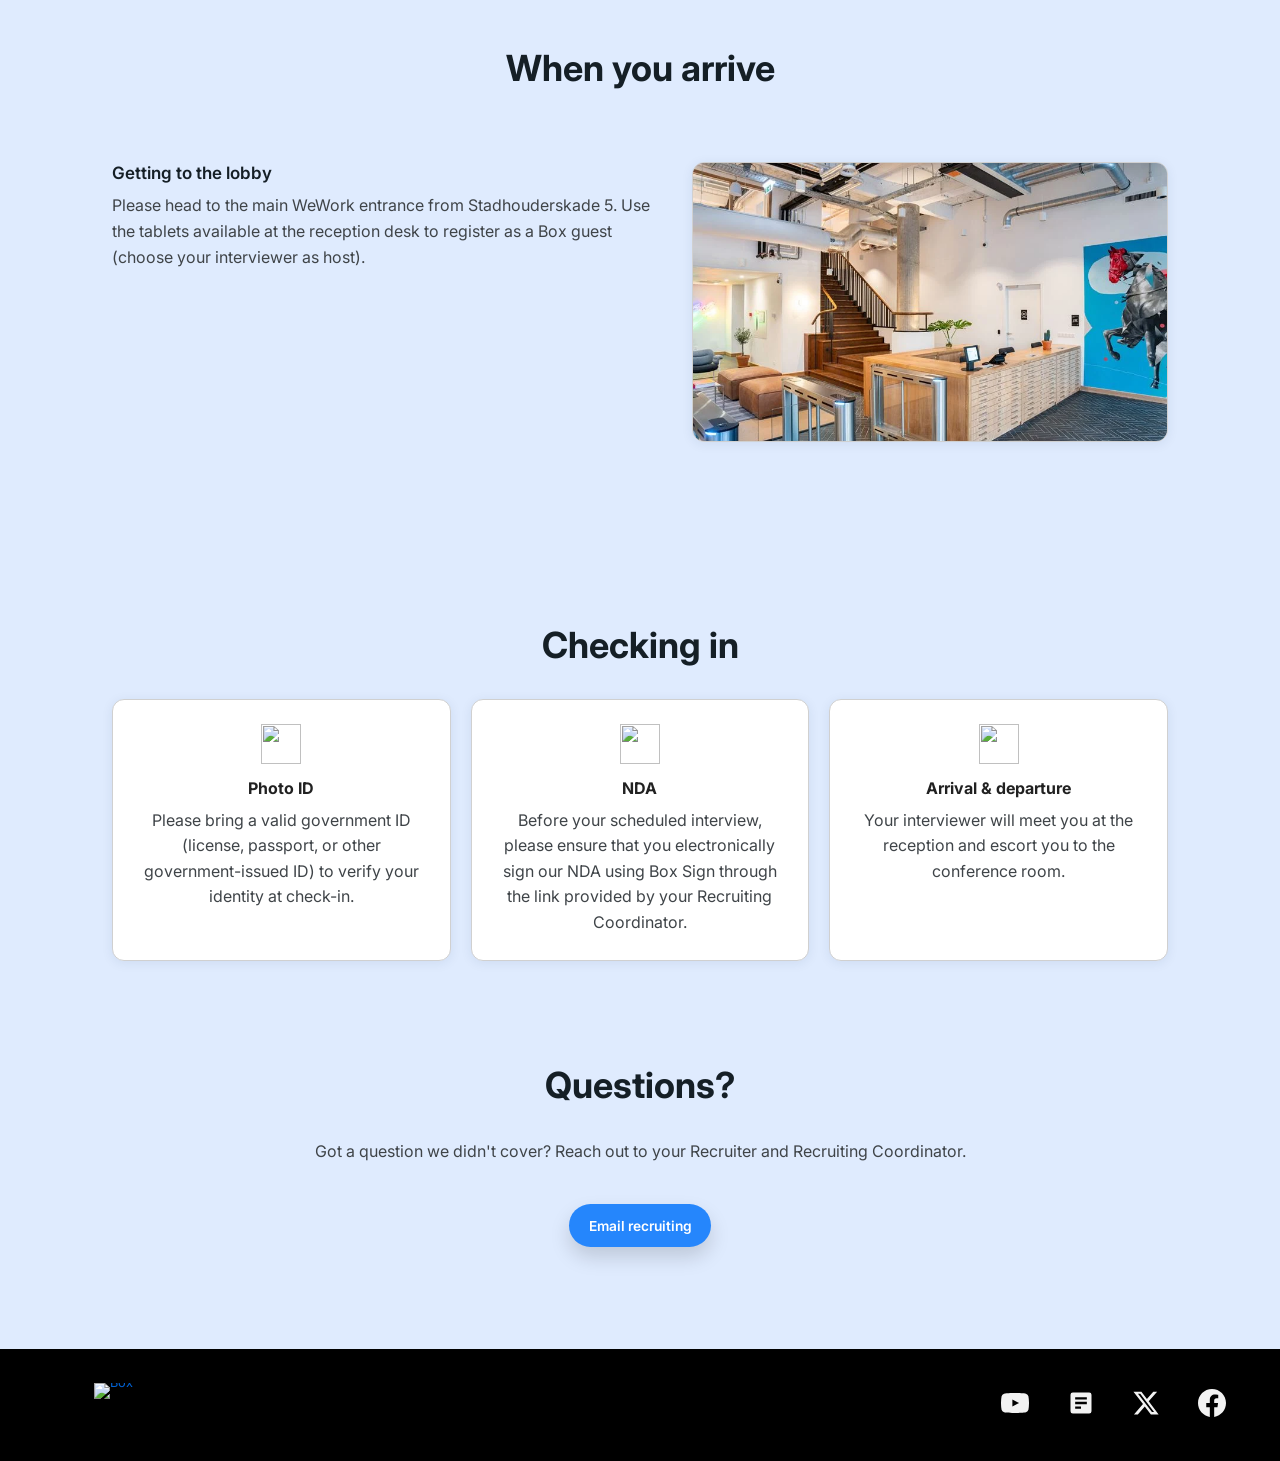
==== commit 76554353: "Mobile: replace location page nav bar with a floating back button On mobile, location pages now show" ====
--- a/interview-prep-guide/locations/amsterdam.html
+++ b/interview-prep-guide/locations/amsterdam.html
@@ -11,7 +11,7 @@
 
   <nav class="page-nav page-nav--location" aria-label="Location sections">
     <div class="page-nav-inner">
-      <a class="back-link page-nav-back" href="../index.html">← Back to Main Page</a>
+      <a class="back-link page-nav-back" href="../index.html"><span class="back-link-arrow" aria-hidden="true">←</span><span class="back-link-text">Back to Main Page</span></a>
       <div class="page-nav-links">
       <a href="#address">Address</a>
       <a href="#transit">Parking & transit</a>
--- a/interview-prep-guide/css/site.css
+++ b/interview-prep-guide/css/site.css
@@ -243,9 +243,9 @@
 
 @media (max-width: 720px) {
   .hero.hero-single.hero-xl .hero-inner { height: auto; align-items: normal; padding: 2rem; gap: 1.5rem; grid-template-columns: 1fr; }
-  .hero.hero-single.hero-xl .hero-text { display: block; padding: 0; }
-  .hero.hero-single.hero-xl .hero-graphic { border-radius: 0; }
-  .hero.hero-single.hero-xl .hero-photo { aspect-ratio: 4 / 3; height: auto; border-radius: 16px; }
+  .hero.hero-single.hero-xl .hero-text { display: block; padding: 0; min-width: 0; }
+  .hero.hero-single.hero-xl .hero-graphic { border-radius: 0; width: 100%; min-width: 0; }
+  .hero.hero-single.hero-xl .hero-photo { aspect-ratio: 4 / 3; height: auto; width: 100%; border-radius: 16px; }
 }
 
 .hero-text .eyebrow {
@@ -1173,12 +1173,29 @@
   grid-template-columns: 1fr 594px;
 }
 
+@media (max-width: 720px) {
+  .page-location .hero.hero-single.hero-xl .hero-inner {
+    grid-template-columns: 1fr;
+    gap: 1rem;
+    background: transparent;
+    border-radius: 0;
+    box-shadow: none;
+    padding: 0;
+  }
+}
+
 .page-location .step {
   padding: 2.5rem 0;
   gap: 2.5rem;
   grid-template-columns: 1fr min(48%, 476px);
 }
 
+@media (max-width: 720px) {
+  .page-location .step {
+    grid-template-columns: 1fr;
+  }
+}
+
 .page-location .step-title {
   gap: 0.6rem;
   margin-bottom: 0.6rem;
@@ -1224,7 +1241,7 @@
 
   .site-footer-socials {
     gap: 0.75rem;
-    margin-right: -0.75rem;
+    margin-right: 0;
   }
 
   .site-footer-socials a {
@@ -1307,3 +1324,75 @@
   font-size: 16px;
   color: var(--body-text);
 }
+
+@media (max-width: 720px) {
+  .page-location section h2 {
+    text-align: center;
+  }
+
+  .hero.hero-single.hero-xl .hero-text h1 {
+    text-align: center;
+  }
+}
+
+/* ── Mobile location nav: floating back button instead of the full bar ── */
+@media (max-width: 720px) {
+  .page-location .page-nav {
+    position: fixed;
+    top: 1rem;
+    left: 1rem;
+    width: auto;
+    padding: 0;
+    background: none;
+    border: none;
+    z-index: 200;
+    transition: transform 0.4s cubic-bezier(0.34, 1.56, 0.64, 1), opacity 0.25s ease;
+  }
+
+  .page-location .page-nav.nav-hidden {
+    transform: translateY(-150%);
+    opacity: 0;
+    pointer-events: none;
+  }
+
+  .page-location .page-nav-inner {
+    display: block;
+  }
+
+  .page-location .page-nav-links {
+    display: none;
+  }
+
+  .page-location .page-nav-back {
+    position: static;
+    transform: none;
+    display: flex;
+    align-items: center;
+    justify-content: center;
+    width: 44px;
+    height: 44px;
+    padding: 0;
+    margin: 0;
+    border-radius: 50%;
+    background: #fff;
+    box-shadow: 0 4px 14px rgba(17, 48, 83, 0.2);
+  }
+
+  .page-location .back-link-arrow {
+    font-size: 1.2rem;
+    line-height: 1;
+    color: #151F26;
+  }
+
+  .page-location .back-link-text {
+    position: absolute;
+    width: 1px;
+    height: 1px;
+    padding: 0;
+    margin: -1px;
+    overflow: hidden;
+    clip: rect(0, 0, 0, 0);
+    white-space: nowrap;
+    border: 0;
+  }
+}
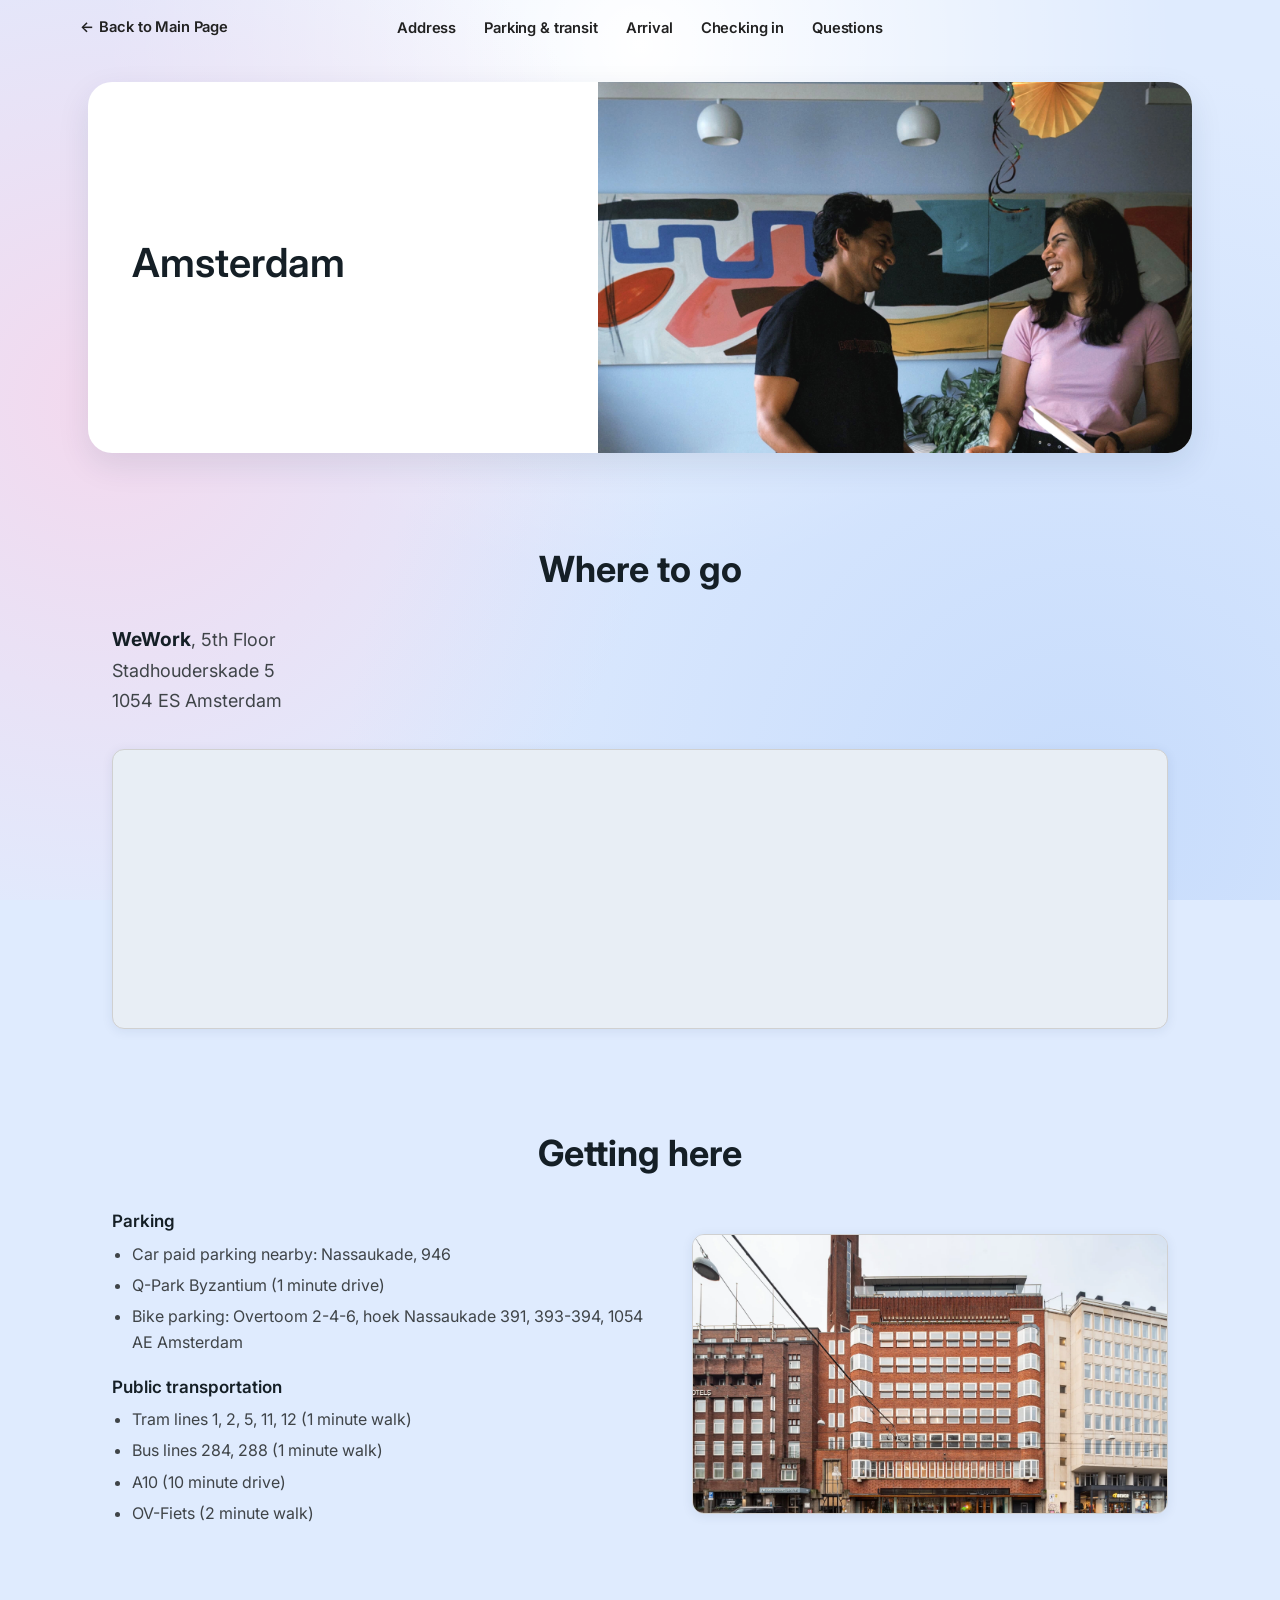
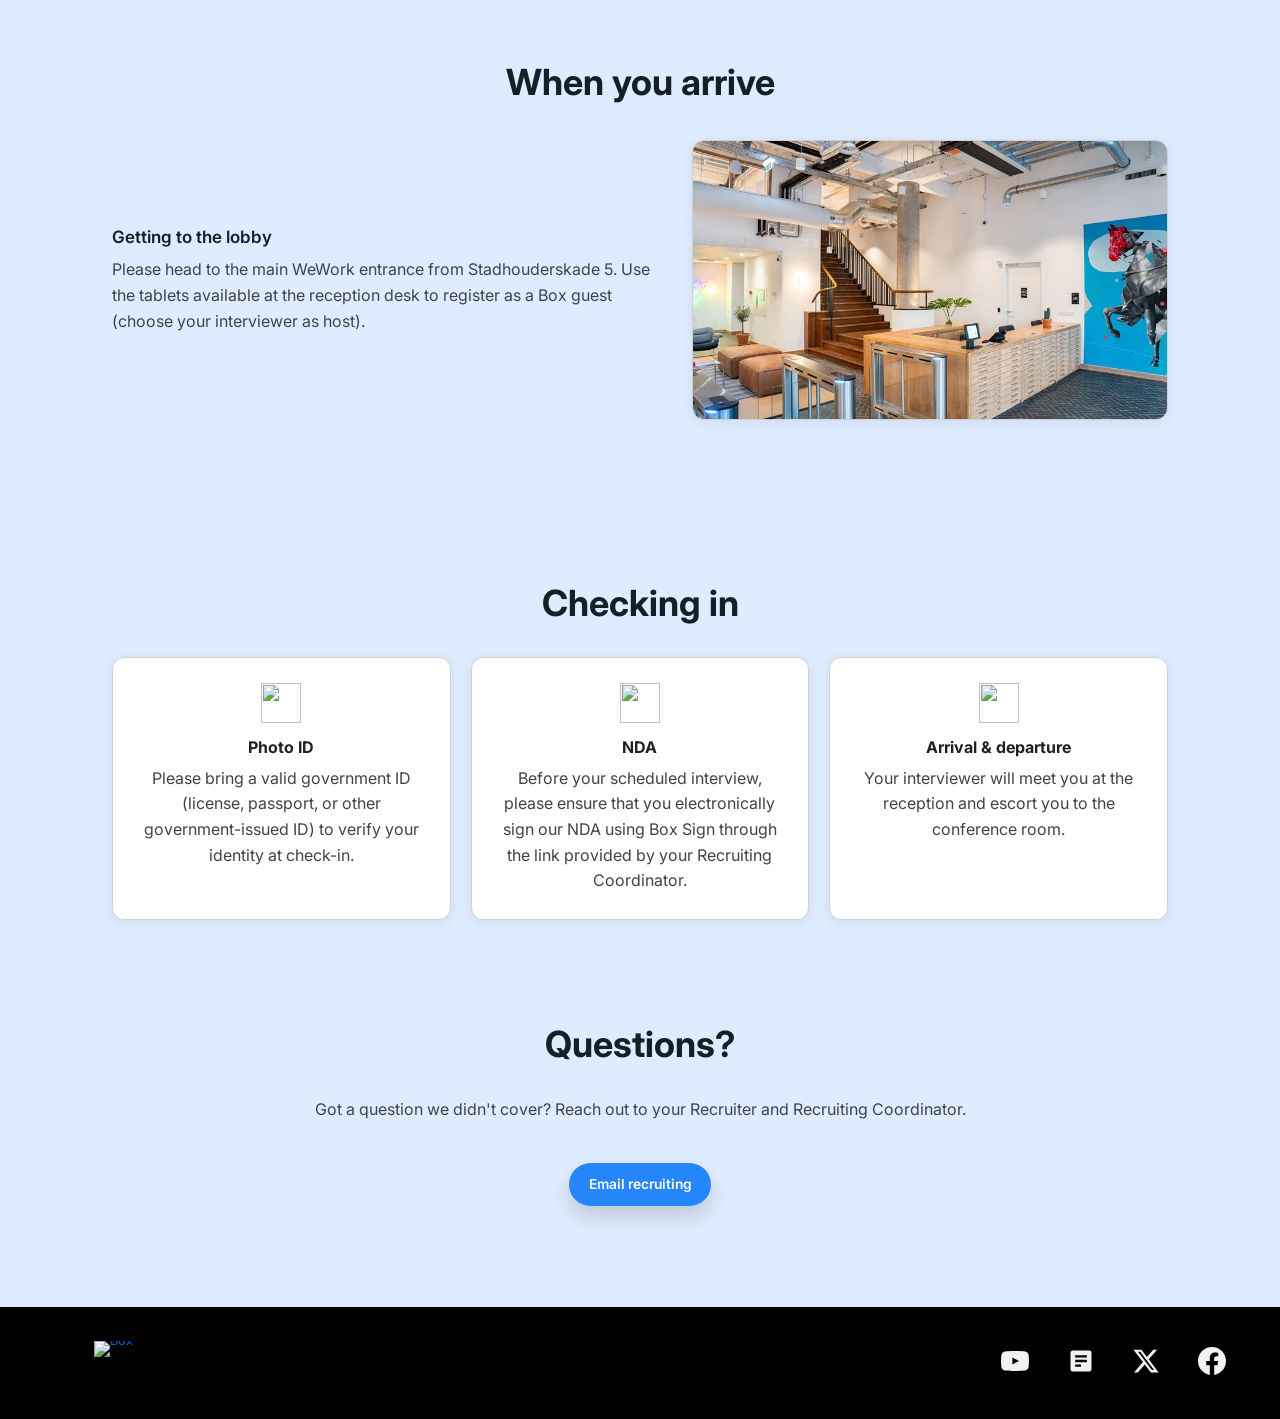
==== commit 1c1f67ce: "Polish location page directions and address layout Co-authored-by: Cursor <cursoragent@cursor.com>" ====
--- a/interview-prep-guide/locations/amsterdam.html
+++ b/interview-prep-guide/locations/amsterdam.html
@@ -41,7 +41,7 @@
       <div class="address-layout">
         <div class="address-card">
           <p class="address-line">
-            <strong>WeWork, 5th Floor</strong><br>Stadhouderskade 5, 1054 ES Amsterdam
+            <strong>WeWork</strong>, 5th Floor<br>Stadhouderskade 5<br>1054 ES Amsterdam
           </p>
 
         </div>
@@ -62,12 +62,22 @@
       <div class="steps">
         <div class="step">
           <div>
+            <div class="step-subsection">
             <div class="step-title">
-              <h3>Parking &amp; public transportation</h3>
+              <h3>Parking</h3>
+            </div>
+            <div class="step-body">
+              <ul><li>Car paid parking nearby: Nassaukade, 946</li><li>Q-Park Byzantium (1 minute drive)</li><li>Bike parking: Overtoom 2-4-6, hoek Nassaukade 391, 393-394, 1054 AE Amsterdam</li></ul>
+            </div>
+            </div>
+
+            <div class="step-subsection">
+            <div class="step-title">
+              <h3>Public transportation</h3>
             </div>
             <div class="step-body">
               <ul><li>Tram lines 1, 2, 5, 11, 12 (1 minute walk)</li><li>Bus lines 284, 288 (1 minute walk)</li><li>A10 (10 minute drive)</li><li>OV-Fiets (2 minute walk)</li></ul>
-            <ul><li>Car paid parking nearby: Nassaukade, 946</li><li>Q-Park Byzantium (1 minute drive)</li><li>Bike parking: Overtoom 2-4-6, hoek Nassaukade 391, 393-394, 1054 AE Amsterdam</li></ul>
+            </div>
             </div>
           </div>
           <div class="step-photo"><img src="../images/amsterdam/office.webp" alt="Exterior of the Box Amsterdam WeWork office building" /></div>
--- a/interview-prep-guide/css/site.css
+++ b/interview-prep-guide/css/site.css
@@ -621,6 +621,10 @@
   object-position: center 58%;
 }
 
+.about-grid .video-embed {
+  margin-top: 0;
+}
+
 .callout {
   border-radius: var(--radius);
   padding: 1.1rem 1.3rem;
@@ -897,6 +901,16 @@
 
 .step.step--text-only {
   grid-template-columns: 1fr;
+}
+
+.step-subsection + .step-subsection {
+  margin-top: 1.25rem;
+}
+
+.page-location #gettingHere .step,
+.page-location #transit .step,
+.page-location #arrival .step {
+  align-items: center;
 }
 
 .step-title {
@@ -1185,7 +1199,7 @@
 }
 
 .page-location .step {
-  padding: 2.5rem 0;
+  padding: 1.25rem 0;
   gap: 2.5rem;
   grid-template-columns: 1fr min(48%, 476px);
 }
@@ -1273,10 +1287,12 @@
 
 .page-location section h2 {
   margin-bottom: 1.5rem;
-}
-
-.page-amsterdam section h2 {
   text-align: center;
+}
+
+.page-location #transit h2,
+.page-location #arrival h2 {
+  margin-bottom: 0.5rem;
 }
 
 /* ── Index — match Redwood City copy/layout rhythm ── */
@@ -1326,10 +1342,6 @@
 }
 
 @media (max-width: 720px) {
-  .page-location section h2 {
-    text-align: center;
-  }
-
   .hero.hero-single.hero-xl .hero-text h1 {
     text-align: center;
   }
@@ -1347,6 +1359,15 @@
     border: none;
     z-index: 200;
     transition: transform 0.4s cubic-bezier(0.34, 1.56, 0.64, 1), opacity 0.25s ease;
+  }
+
+  /* The button is solid white, so it never needs the glass-blur effect —
+     and backdrop-filter forces the browser to clip content to this
+     element's own box, which was cutting off the button's drop shadow. */
+  .page-location .page-nav.scrolled {
+    background: none;
+    -webkit-backdrop-filter: none;
+    backdrop-filter: none;
   }
 
   .page-location .page-nav.nav-hidden {
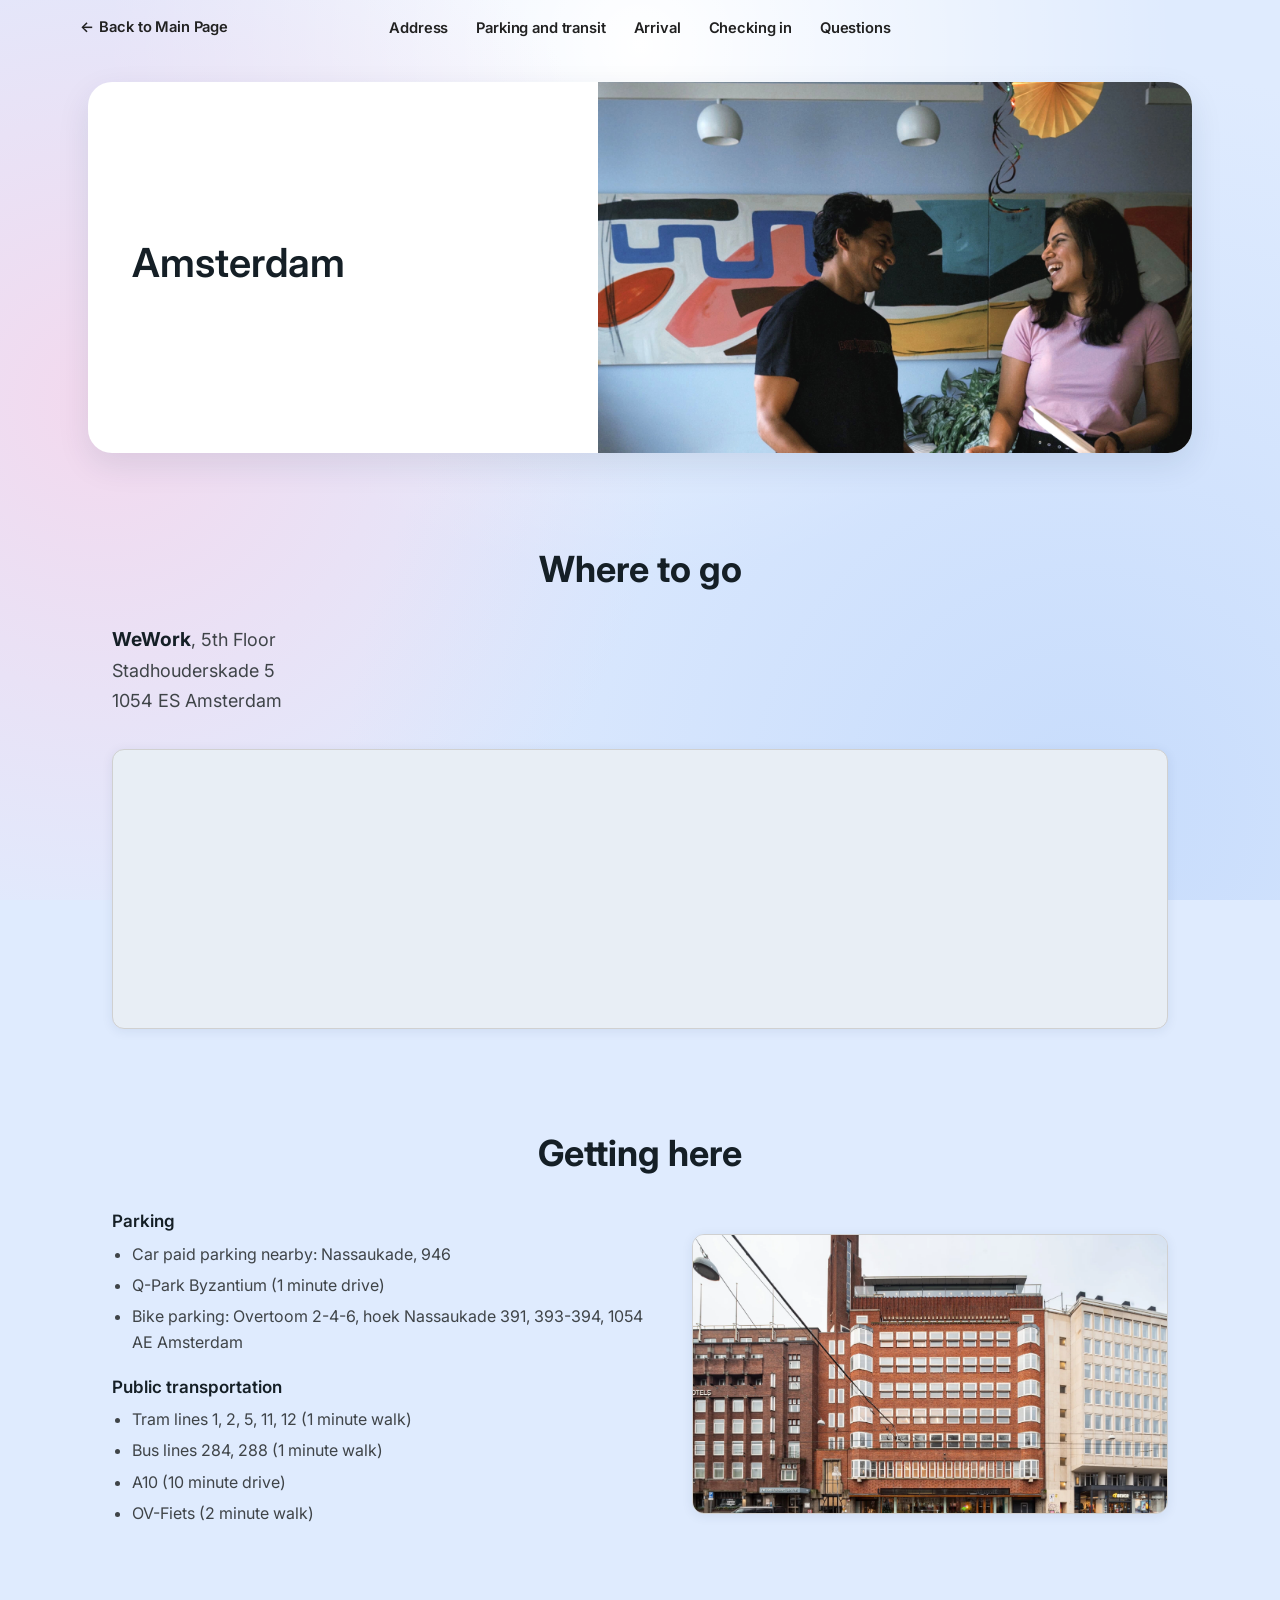
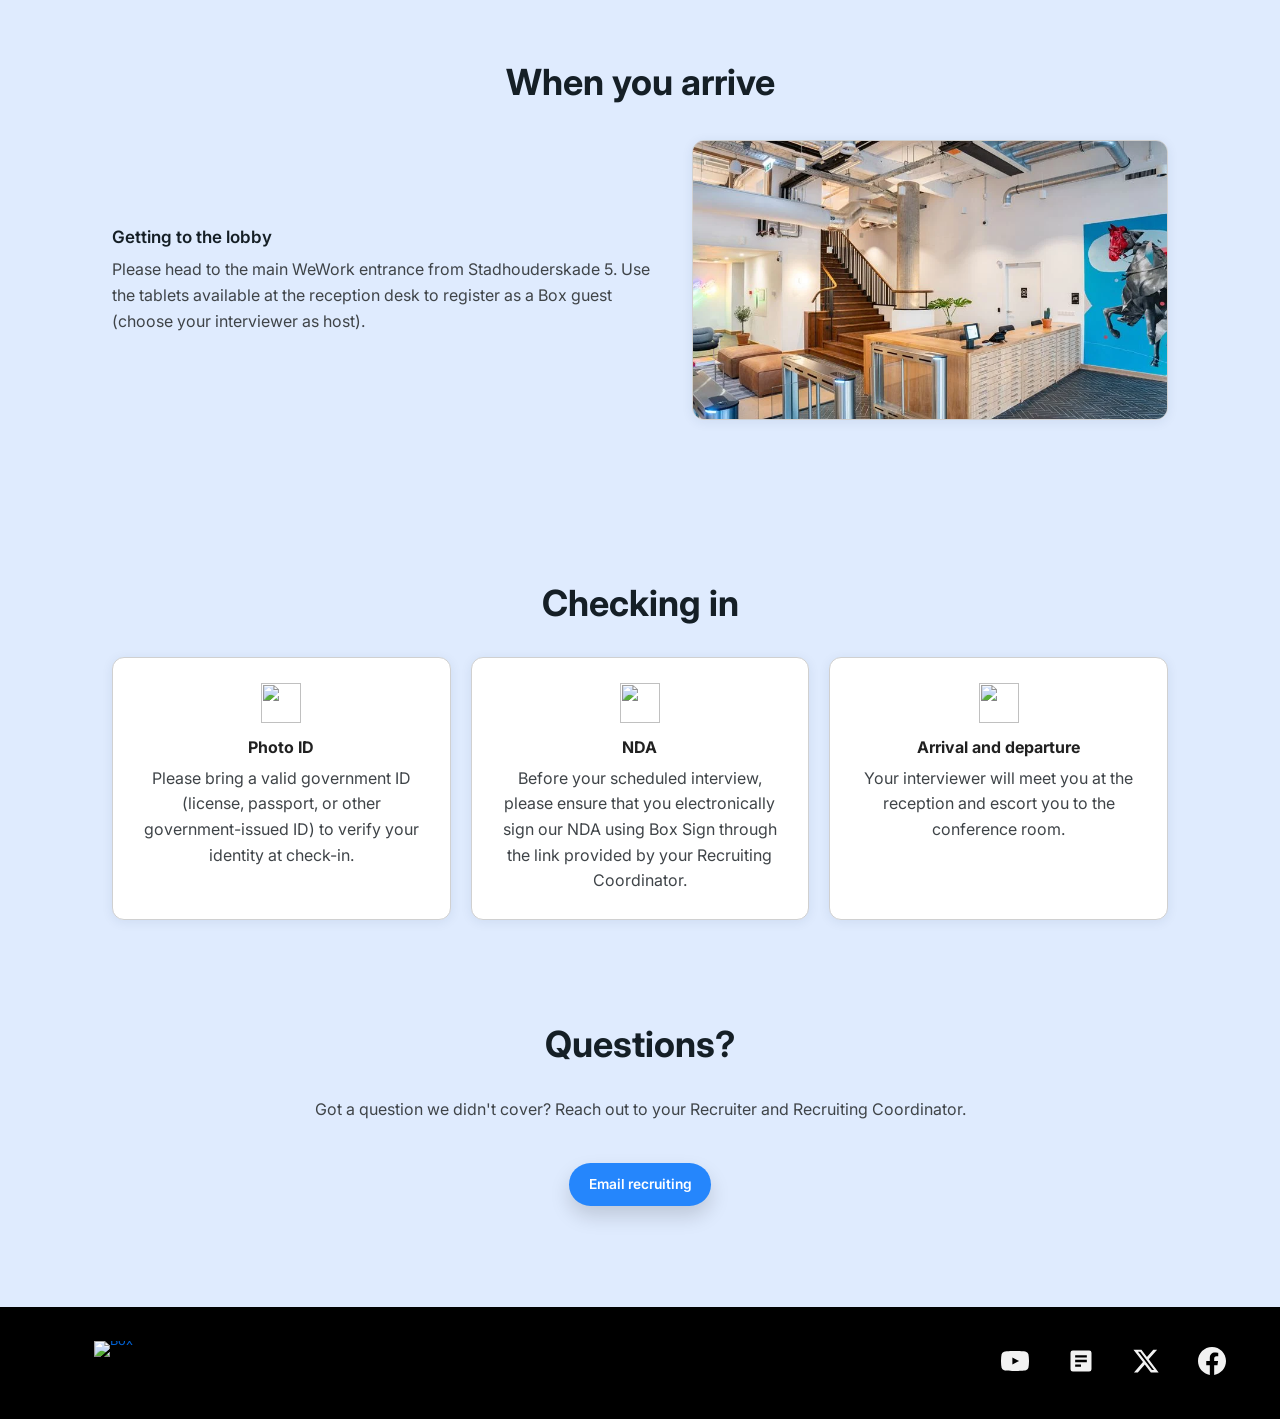
==== commit 5cc54c3f: "Normalize sentence case and remove ampersands in nav/headers Replace "&" with "and" in nav labels an" ====
--- a/interview-prep-guide/locations/amsterdam.html
+++ b/interview-prep-guide/locations/amsterdam.html
@@ -14,7 +14,7 @@
       <a class="back-link page-nav-back" href="../index.html"><span class="back-link-arrow" aria-hidden="true">←</span><span class="back-link-text">Back to Main Page</span></a>
       <div class="page-nav-links">
       <a href="#address">Address</a>
-      <a href="#transit">Parking & transit</a>
+      <a href="#transit">Parking and transit</a>
       <a href="#arrival">Arrival</a>
       <a href="#registration">Checking in</a>
       <a href="#contact">Questions</a>
@@ -123,7 +123,7 @@
         </div>
         <div class="card tip-card">
           <span class="tip-card-icon" aria-hidden="true"><img src="../images/redwood-city/icons/strategy.png" alt="" /></span>
-          <h3>Arrival &amp; departure</h3>
+          <h3>Arrival and departure</h3>
           <div class="tip-body">Your interviewer will meet you at the reception and escort you to the conference room.</div>
         </div>
       </div>
--- a/interview-prep-guide/css/site.css
+++ b/interview-prep-guide/css/site.css
@@ -625,6 +625,11 @@
   margin-top: 0;
 }
 
+.about-video-embed {
+  width: 100%;
+  aspect-ratio: 16 / 9;
+}
+
 .callout {
   border-radius: var(--radius);
   padding: 1.1rem 1.3rem;
@@ -883,6 +888,37 @@
   height: var(--side-media-height);
   min-height: var(--side-media-height);
   border: 0;
+}
+
+.address-photo-step {
+  align-items: center;
+  padding: 0;
+}
+
+.address-photo-step .address-card {
+  align-self: center;
+}
+
+.address-photo-step .step-photo img {
+  object-position: top center;
+}
+
+.section-copy {
+  font-size: 16px;
+  color: var(--muted);
+  line-height: 1.65;
+}
+
+.section-copy p {
+  margin-bottom: 0.85rem;
+}
+
+.section-copy p:last-child {
+  margin-bottom: 0;
+}
+
+.page-virtual #zoom .section-copy {
+  text-align: center;
 }
 
 /* ── Numbered steps (location pages) ── */
@@ -1331,6 +1367,11 @@
 
 .page-index section h2 {
   margin-bottom: 1.5rem;
+  text-align: center;
+}
+
+.page-index #welcome h2 {
+  text-align: left;
 }
 
 .page-index .section-intro,
@@ -1417,3 +1458,27 @@
     border: 0;
   }
 }
+
+/* ── Zoom "plain" section with a photo to the left of the copy ── */
+.zoom-photo-layout {
+  display: grid;
+  grid-template-columns: min(48%, 476px) 1fr;
+  gap: 2.5rem;
+  align-items: center;
+}
+
+.page-virtual #zoom .zoom-photo-layout .section-copy {
+  text-align: left;
+}
+
+.zoom-photo-plain {
+  width: 100%;
+  height: auto;
+  display: block;
+}
+
+@media (max-width: 720px) {
+  .zoom-photo-layout {
+    grid-template-columns: 1fr;
+  }
+}
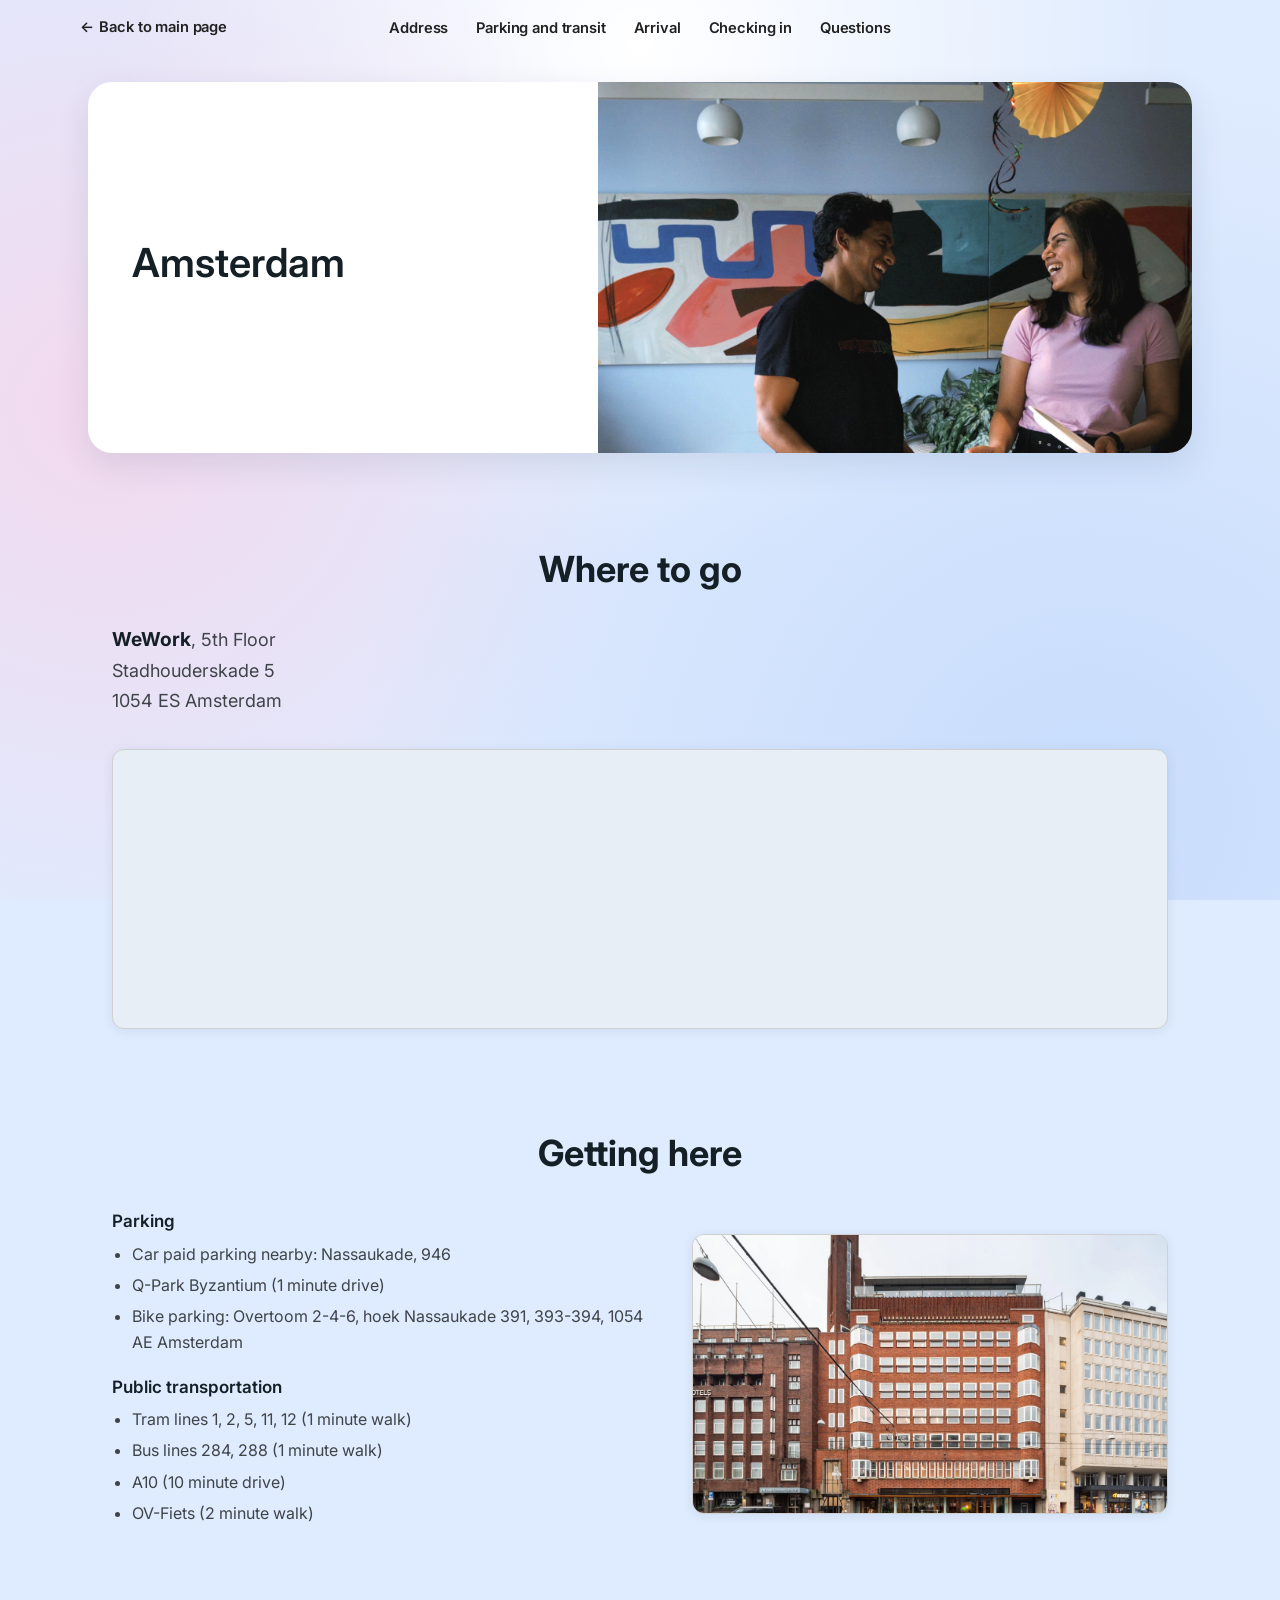
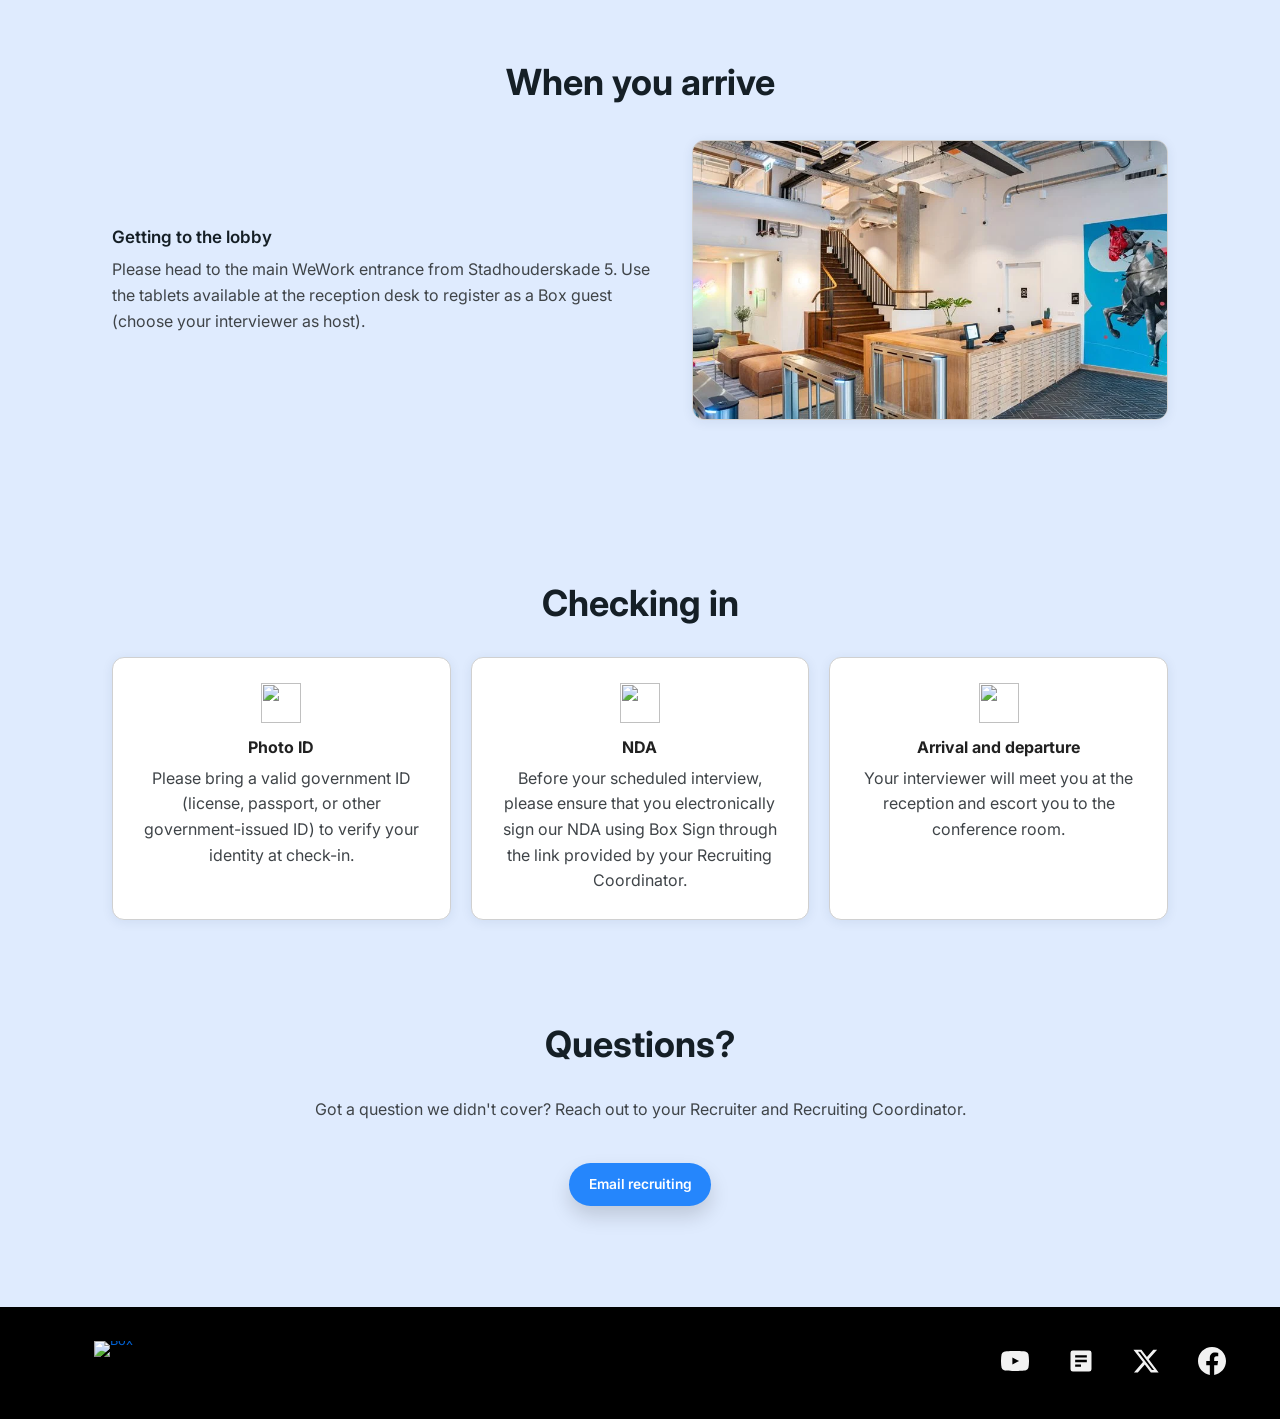
==== commit 41ba1349: "Sentence-case the "Back to Main Page" nav link Continue the sentence-case cleanup: "Back to Main Pag" ====
--- a/interview-prep-guide/locations/amsterdam.html
+++ b/interview-prep-guide/locations/amsterdam.html
@@ -11,7 +11,7 @@
 
   <nav class="page-nav page-nav--location" aria-label="Location sections">
     <div class="page-nav-inner">
-      <a class="back-link page-nav-back" href="../index.html"><span class="back-link-arrow" aria-hidden="true">←</span><span class="back-link-text">Back to Main Page</span></a>
+      <a class="back-link page-nav-back" href="../index.html"><span class="back-link-arrow" aria-hidden="true">←</span><span class="back-link-text">Back to main page</span></a>
       <div class="page-nav-links">
       <a href="#address">Address</a>
       <a href="#transit">Parking and transit</a>
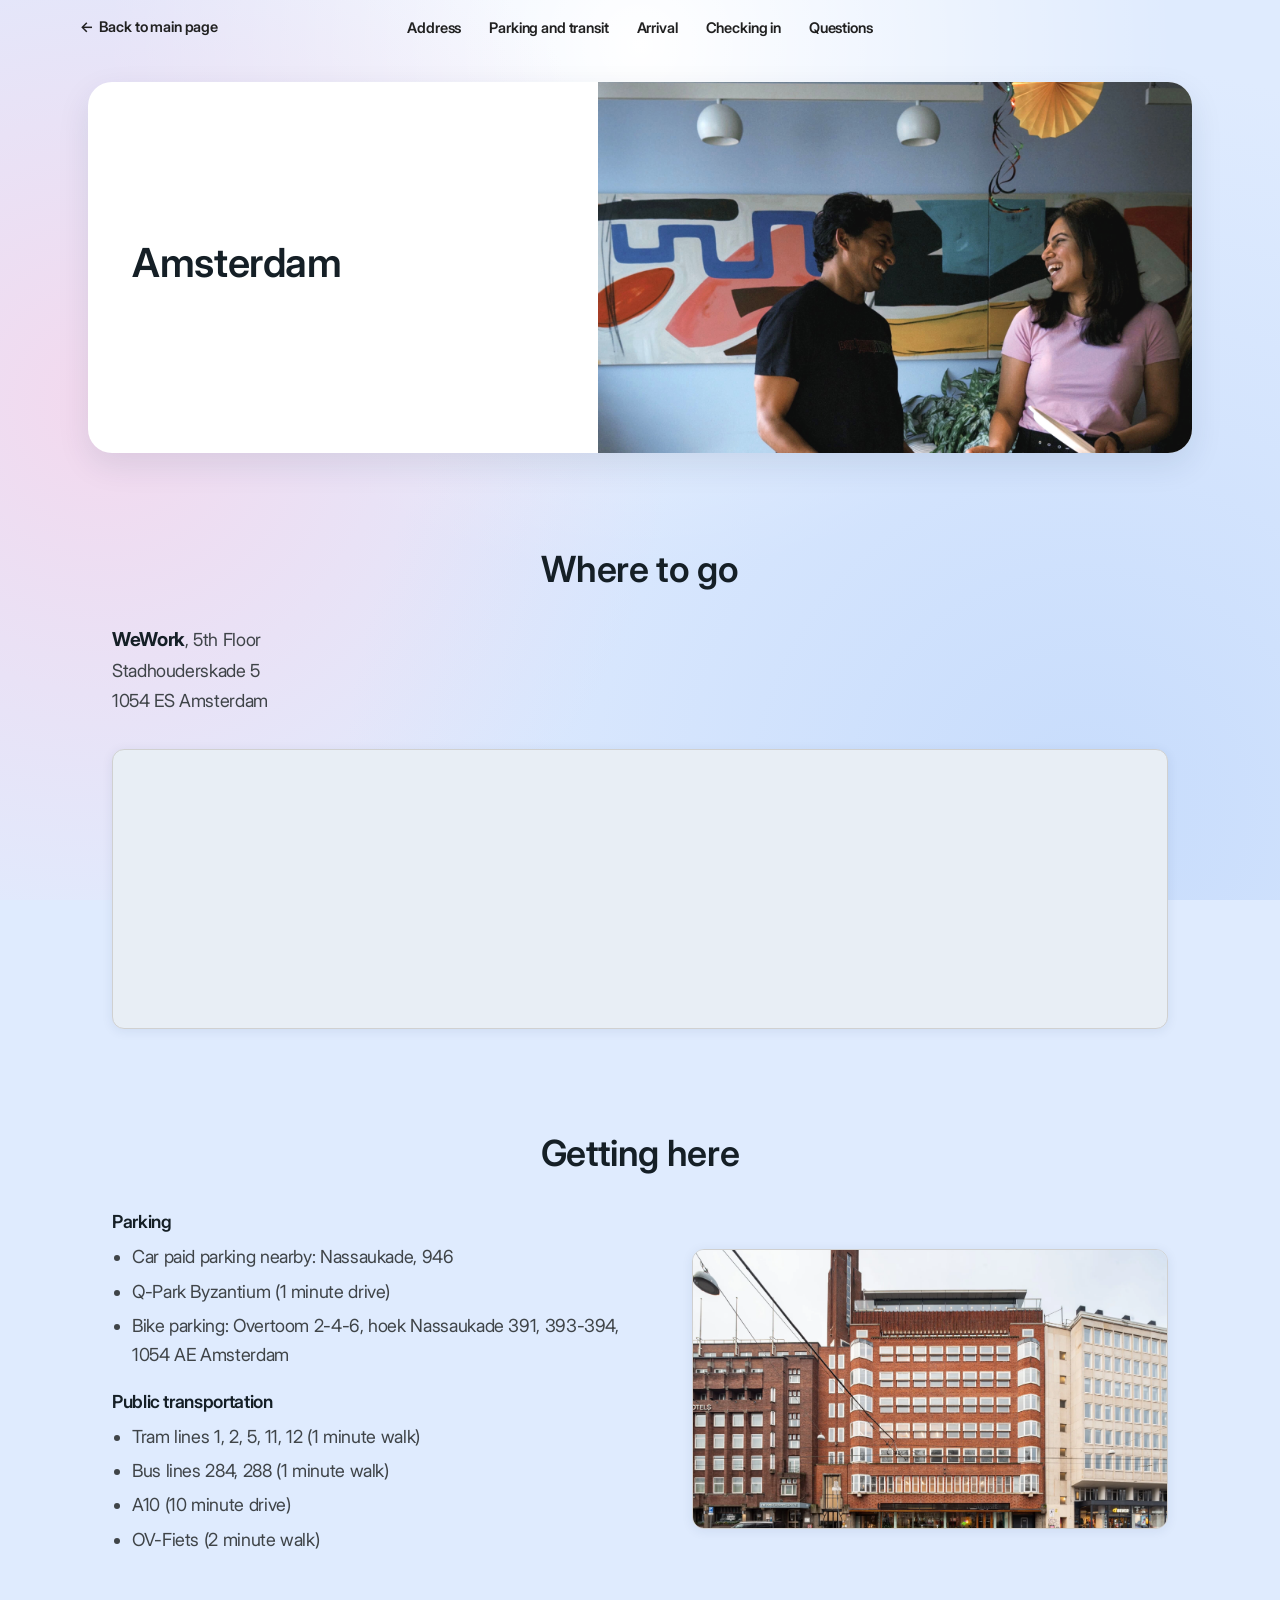
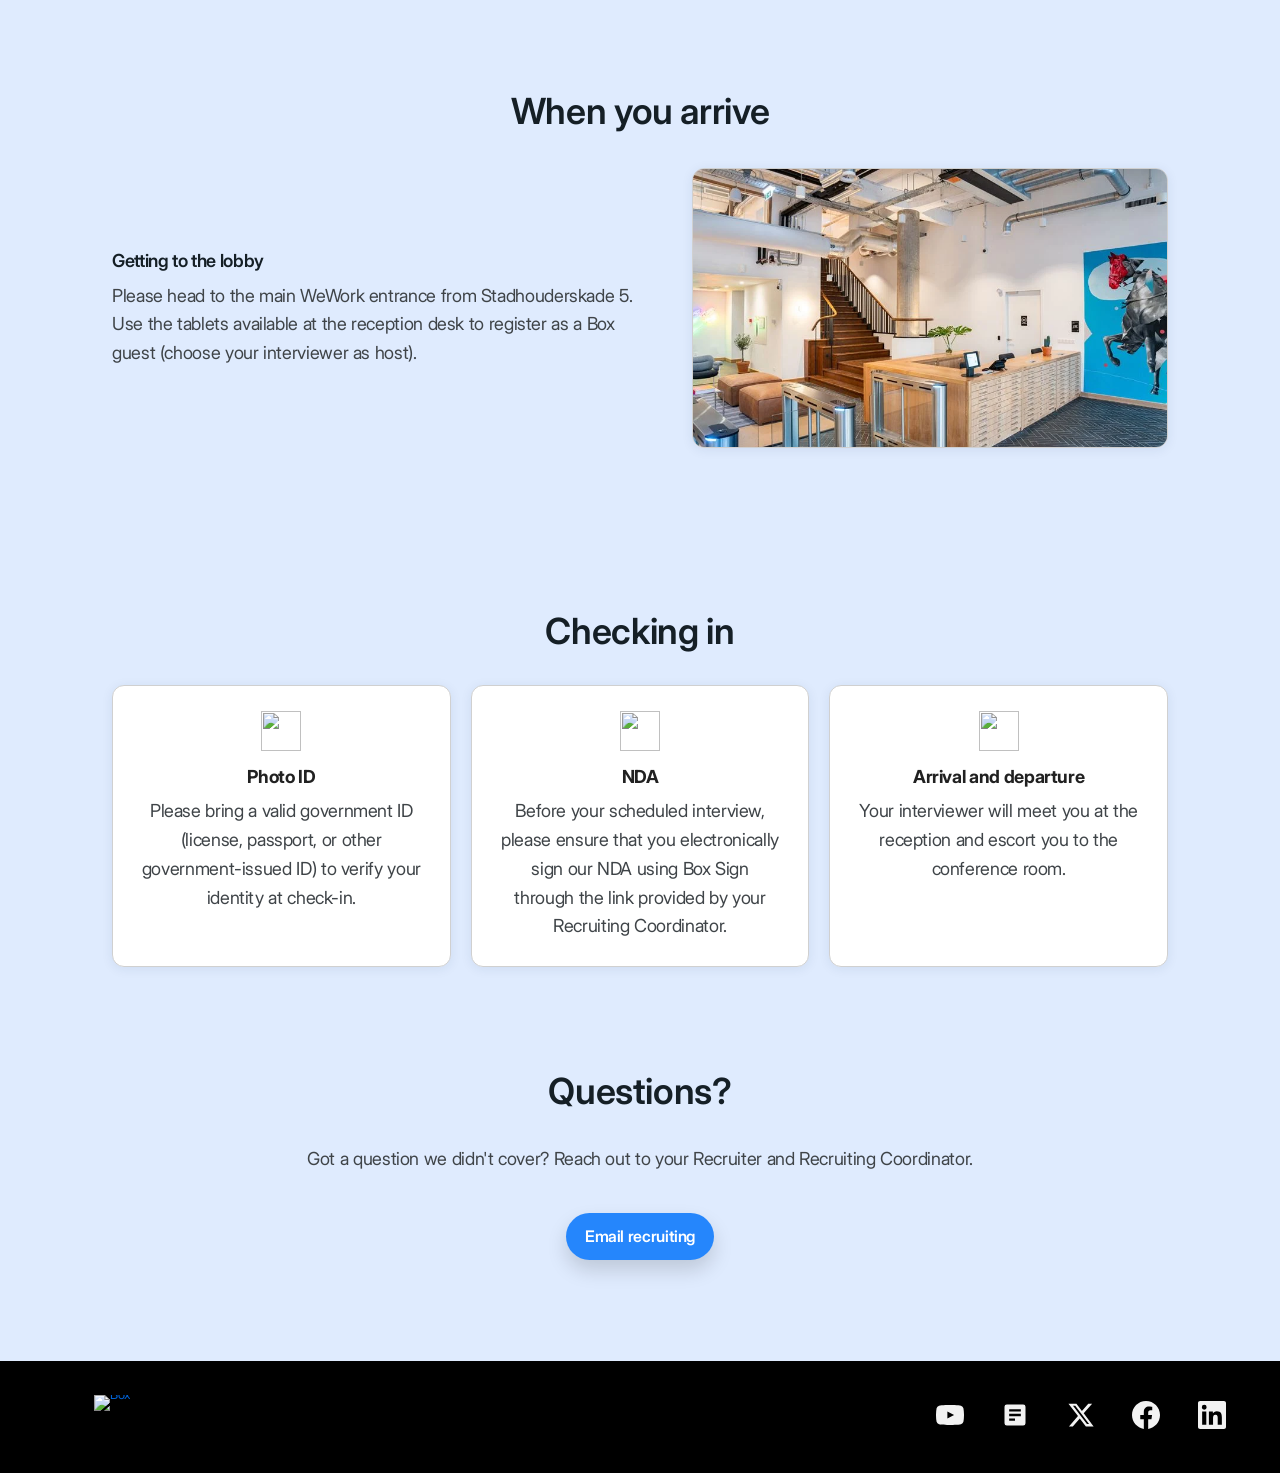
==== commit d1d0755f: "Footer: link X to @box and add LinkedIn; Redwood City: replace Taking a break with Wi-fi; 16px butto" ====
--- a/interview-prep-guide/locations/amsterdam.html
+++ b/interview-prep-guide/locations/amsterdam.html
@@ -155,13 +155,18 @@
           </a>
         </li>
         <li>
-          <a href="https://twitter.com/BoxHQ" target="_blank" rel="noopener noreferrer" aria-label="X (Twitter)">
+          <a href="https://x.com/box" target="_blank" rel="noopener noreferrer" aria-label="X (Twitter)">
             <svg xmlns="http://www.w3.org/2000/svg" viewBox="0 0 24 24" fill="currentColor" aria-hidden="true"><path d="M18.244 2.25h3.308l-7.227 8.26 8.502 11.24H16.17l-5.214-6.817L4.99 21.75H1.68l7.73-8.835L1.254 2.25H8.08l4.713 6.231zm-1.161 17.52h1.833L7.084 4.126H5.117z"/></svg>
           </a>
         </li>
         <li>
           <a href="https://www.facebook.com/box" target="_blank" rel="noopener noreferrer" aria-label="Facebook">
             <svg xmlns="http://www.w3.org/2000/svg" viewBox="0 0 24 24" fill="currentColor" aria-hidden="true"><path d="M24 12.073c0-6.627-5.373-12-12-12s-12 5.373-12 12c0 5.99 4.388 10.954 10.125 11.854v-8.385H7.078v-3.47h3.047V9.43c0-3.007 1.792-4.669 4.533-4.669 1.312 0 2.686.235 2.686.235v2.953H15.83c-1.491 0-1.956.925-1.956 1.874v2.25h3.328l-.532 3.47h-2.796v8.385C19.612 23.027 24 18.062 24 12.073z"/></svg>
+          </a>
+        </li>
+        <li>
+          <a href="https://www.linkedin.com/company/box/" target="_blank" rel="noopener noreferrer" aria-label="LinkedIn">
+            <svg xmlns="http://www.w3.org/2000/svg" viewBox="0 0 24 24" fill="currentColor" aria-hidden="true"><path d="M20.45 20.45h-3.56v-5.57c0-1.33-.02-3.04-1.85-3.04-1.85 0-2.14 1.45-2.14 2.94v5.67H9.34V9h3.42v1.56h.05c.48-.9 1.64-1.85 3.37-1.85 3.6 0 4.27 2.37 4.27 5.46v6.28zM5.34 7.43a2.06 2.06 0 1 1 0-4.13 2.06 2.06 0 0 1 0 4.13zM7.12 20.45H3.56V9h3.56v11.45zM22.22 0H1.77C.79 0 0 .77 0 1.73v20.54C0 23.23.79 24 1.77 24h20.45c.98 0 1.78-.77 1.78-1.73V1.73C24 .77 23.2 0 22.22 0z"/></svg>
           </a>
         </li>
       </ul>
--- a/interview-prep-guide/css/site.css
+++ b/interview-prep-guide/css/site.css
@@ -27,6 +27,9 @@
   --body-text: #3F4448;
   --border: #D0D0D0;
 
+  /* Body copy and small heading size — paragraph/list/lead rules and card/step/FAQ titles use this */
+  --body-size: 18px;
+
   /* Semantic tints */
   --success-bg: #E8FAF3;
   --success-border: #24C17F;
@@ -47,15 +50,31 @@
   font-family: 'Inter', -apple-system, BlinkMacSystemFont, sans-serif;
   font-optical-sizing: auto;
   font-weight: 400;
-  font-size: 16px;
+  font-size: var(--body-size);
+  background: #DFEBFE;
+  color: var(--text);
+  line-height: 1.6;
+}
+
+/* Gradient lives on a fixed, screen-sized layer instead of using
+   background-attachment: fixed, which iOS Safari and most mobile browsers
+   ignore — there the gradient got stretched across the whole (very tall)
+   page and looked like it had disappeared. */
+body::before {
+  content: '';
+  position: fixed;
+  top: 0;
+  left: 0;
+  width: 100%;
+  height: 100vh;
+  height: 100lvh;
+  z-index: -1;
+  pointer-events: none;
   background:
     radial-gradient(circle at 85% 90%, #C7DCFC 0%, transparent 55%),
     radial-gradient(circle at 8% 45%, #F3D9EE 0%, transparent 45%),
     radial-gradient(circle at 50% 5%, #FFFFFF 0%, transparent 50%),
     #DFEBFE;
-  background-attachment: fixed;
-  color: var(--text);
-  line-height: 1.6;
 }
 
 h1, h2, h3, .section-label, .site-bar .logo, .btn {
@@ -169,7 +188,7 @@
 }
 
 .hero.hero-single .lead {
-  font-size: 16px;
+  font-size: var(--body-size);
   font-weight: 400;
   opacity: 1;
   color: var(--muted);
@@ -265,7 +284,7 @@
 }
 
 .hero-text .lead {
-  font-size: 16px;
+  font-size: var(--body-size);
   opacity: 0.94;
   max-width: 32rem;
 }
@@ -590,8 +609,8 @@
   border-radius: 6px;
 }
 
-.resource-card h3 { font-size: 0.98rem; font-weight: 600; margin-bottom: 0.3rem; color: var(--brand-navy); }
-.resource-card p { font-size: 16px; color: var(--muted); margin-bottom: 0.6rem; }
+.resource-card h3 { font-size: var(--body-size); font-weight: 600; margin-bottom: 0.3rem; color: var(--brand-navy); }
+.resource-card p { font-size: var(--body-size); color: var(--muted); margin-bottom: 0.6rem; }
 .resource-card .link-hint { font-size: 0.82rem; font-weight: 600; color: #2586fc; }
 
 /* ── About us ── */
@@ -692,9 +711,9 @@
   margin-bottom: 0.6rem;
 }
 
-.prep-step h3 { font-size: 1.0625rem; font-weight: 600; margin-bottom: 0; }
+.prep-step h3 { font-size: var(--body-size); font-weight: 600; margin-bottom: 0; }
 .prep-step-header h3 { margin-bottom: 0; }
-.prep-step p, .prep-step .rich-body { font-size: 16px; color: var(--muted); }
+.prep-step p, .prep-step .rich-body { font-size: var(--body-size); color: var(--muted); }
 
 /* ── Two-col tips ── */
 .tips-grid {
@@ -722,11 +741,11 @@
   height: 100%;
 }
 
-.tip-card h3 { font-size: 1rem; font-weight: 700; margin-bottom: 0.35rem; width: 100%; text-align: center; }
+.tip-card h3 { font-size: var(--body-size); font-weight: 700; margin-bottom: 0.35rem; width: 100%; text-align: center; }
 .tip-card p,
 .tip-card .tip-body,
 .tip-card .tip-body p {
-  font-size: 16px;
+  font-size: var(--body-size);
   color: var(--muted);
   width: 100%;
   text-align: center;
@@ -734,7 +753,7 @@
 
 .tip-card-note {
   margin-top: 0.5rem;
-  font-size: 16px;
+  font-size: var(--body-size);
   color: var(--muted);
   width: 100%;
   text-align: center;
@@ -789,7 +808,7 @@
 }
 
 .location-item h3 {
-  font-size: 0.95rem;
+  font-size: var(--body-size);
   font-weight: 700;
   margin-top: 0.75rem;
 }
@@ -835,8 +854,8 @@
 .info-block.no-icon { grid-template-columns: 1fr; }
 
 .info-block .info-icon { font-size: 1.25rem; line-height: 1.4; }
-.info-block h3 { font-size: 1rem; font-weight: 700; margin-bottom: 0.25rem; }
-.info-block p, .info-block ul { font-size: 16px; color: var(--muted); }
+.info-block h3 { font-size: var(--body-size); font-weight: 700; margin-bottom: 0.25rem; }
+.info-block p, .info-block ul { font-size: var(--body-size); color: var(--muted); }
 .info-block ul { margin: 0.35rem 0 0 1.1rem; }
 .info-block li { margin-bottom: 0.25rem; }
 
@@ -853,12 +872,12 @@
 
 .address-card .address-note {
   margin-top: 0.85rem;
-  font-size: 16px;
+  font-size: var(--body-size);
   color: var(--muted);
 }
 
 .address-card .address-note strong {
-  font-size: 16px;
+  font-size: var(--body-size);
   font-weight: 700;
   color: inherit;
 }
@@ -904,7 +923,7 @@
 }
 
 .section-copy {
-  font-size: 16px;
+  font-size: var(--body-size);
   color: var(--muted);
   line-height: 1.65;
 }
@@ -970,7 +989,7 @@
 }
 
 .step-body p {
-  font-size: 16px;
+  font-size: var(--body-size);
   font-weight: 400;
   color: var(--muted);
   margin-bottom: 0.75rem;
@@ -984,7 +1003,7 @@
   padding: 0;
 }
 
-.step-body li { font-size: 16px; color: var(--muted); margin-bottom: 0.35rem; }
+.step-body li { font-size: var(--body-size); color: var(--muted); margin-bottom: 0.35rem; }
 .step-body li:last-child { margin-bottom: 0; }
 
 .step-photo {
@@ -1019,7 +1038,7 @@
   gap: 1rem;
   list-style: none;
   cursor: pointer;
-  font-size: 1rem;
+  font-size: var(--body-size);
   font-weight: 700;
   padding: 0.5rem 0;
 }
@@ -1037,7 +1056,7 @@
 
 .faq-item[open] summary::after { transform: rotate(45deg); }
 
-.faq-item p { font-size: 16px; color: var(--muted); margin-top: 0.4rem; }
+.faq-item p { font-size: var(--body-size); color: var(--muted); margin-top: 0.4rem; }
 
 /* ── Contact ── */
 section#contact {
@@ -1078,7 +1097,7 @@
   gap: 1rem;
 }
 
-.contact-bar p { font-size: 16px; color: var(--muted); }
+.contact-bar p { font-size: var(--body-size); color: var(--muted); }
 .contact-bar strong { color: var(--text); }
 
 .btn {
@@ -1087,7 +1106,7 @@
   padding: 0.55rem 1rem;
   background: #2586fc;
   color: #fff !important;
-  font-size: 0.86rem;
+  font-size: 16px;
   font-weight: 600;
   border-radius: 999px;
   box-shadow: 0 10px 20px rgba(0, 0, 0, 0.15);
@@ -1258,7 +1277,7 @@
 }
 
 .page-location .step-title h3 {
-  font-size: 1.0625rem;
+  font-size: var(--body-size);
   font-weight: 600;
 }
 
@@ -1336,6 +1355,25 @@
   --max-width: 1120px;
 }
 
+/* ── Type — Inter Display, tighter tracking, lighter section headings (all pages) ── */
+.page-index,
+.page-location {
+  letter-spacing: -0.02em;
+}
+
+/* Inter Display: pin Inter's optical size axis to its display end */
+.page-index,
+.page-index *,
+.page-location,
+.page-location * {
+  font-variation-settings: "opsz" 32;
+}
+
+.page-index section h2,
+.page-location section h2 {
+  font-weight: 600;
+}
+
 .page-index .about-grid {
   gap: 3.5rem;
 }
@@ -1378,7 +1416,7 @@
 .page-index .prep-step p,
 .page-index .prep-step .rich-body,
 .page-index .faq-item p {
-  font-size: 16px;
+  font-size: var(--body-size);
   color: var(--body-text);
 }
 
